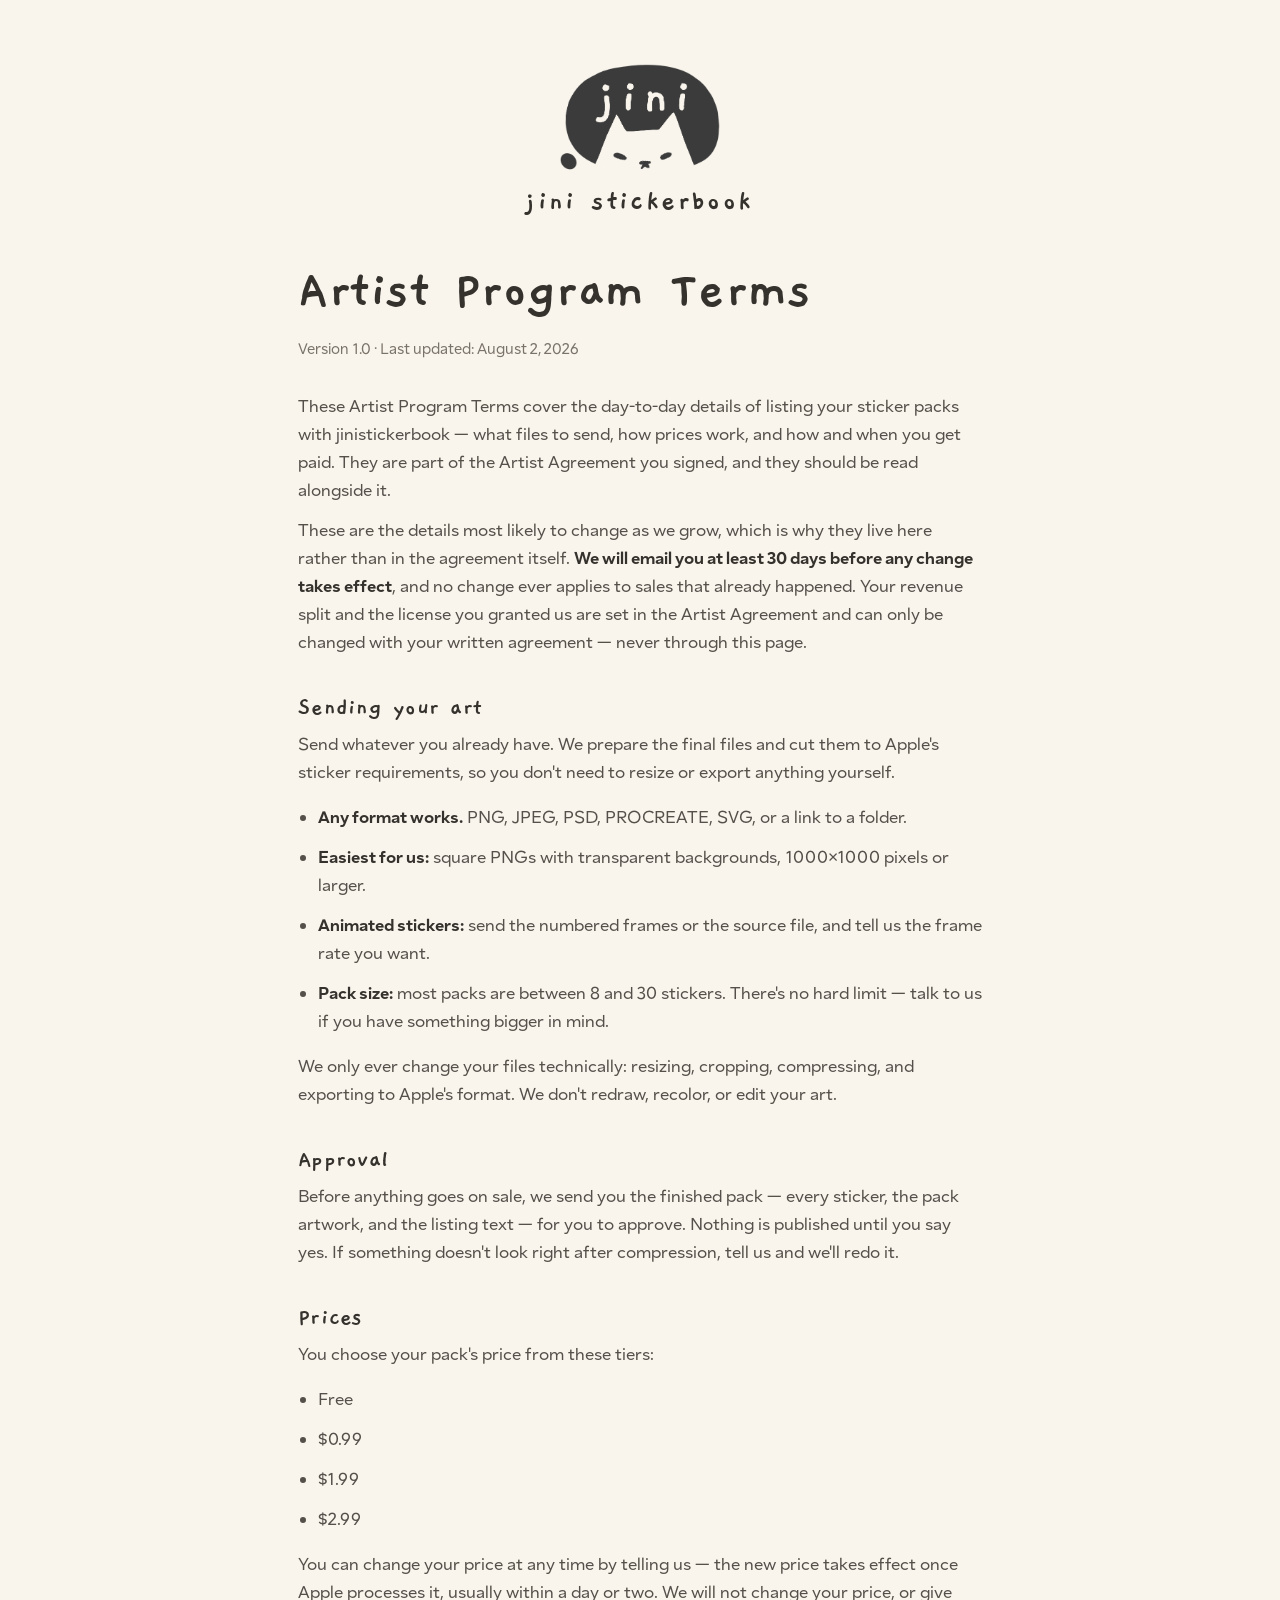
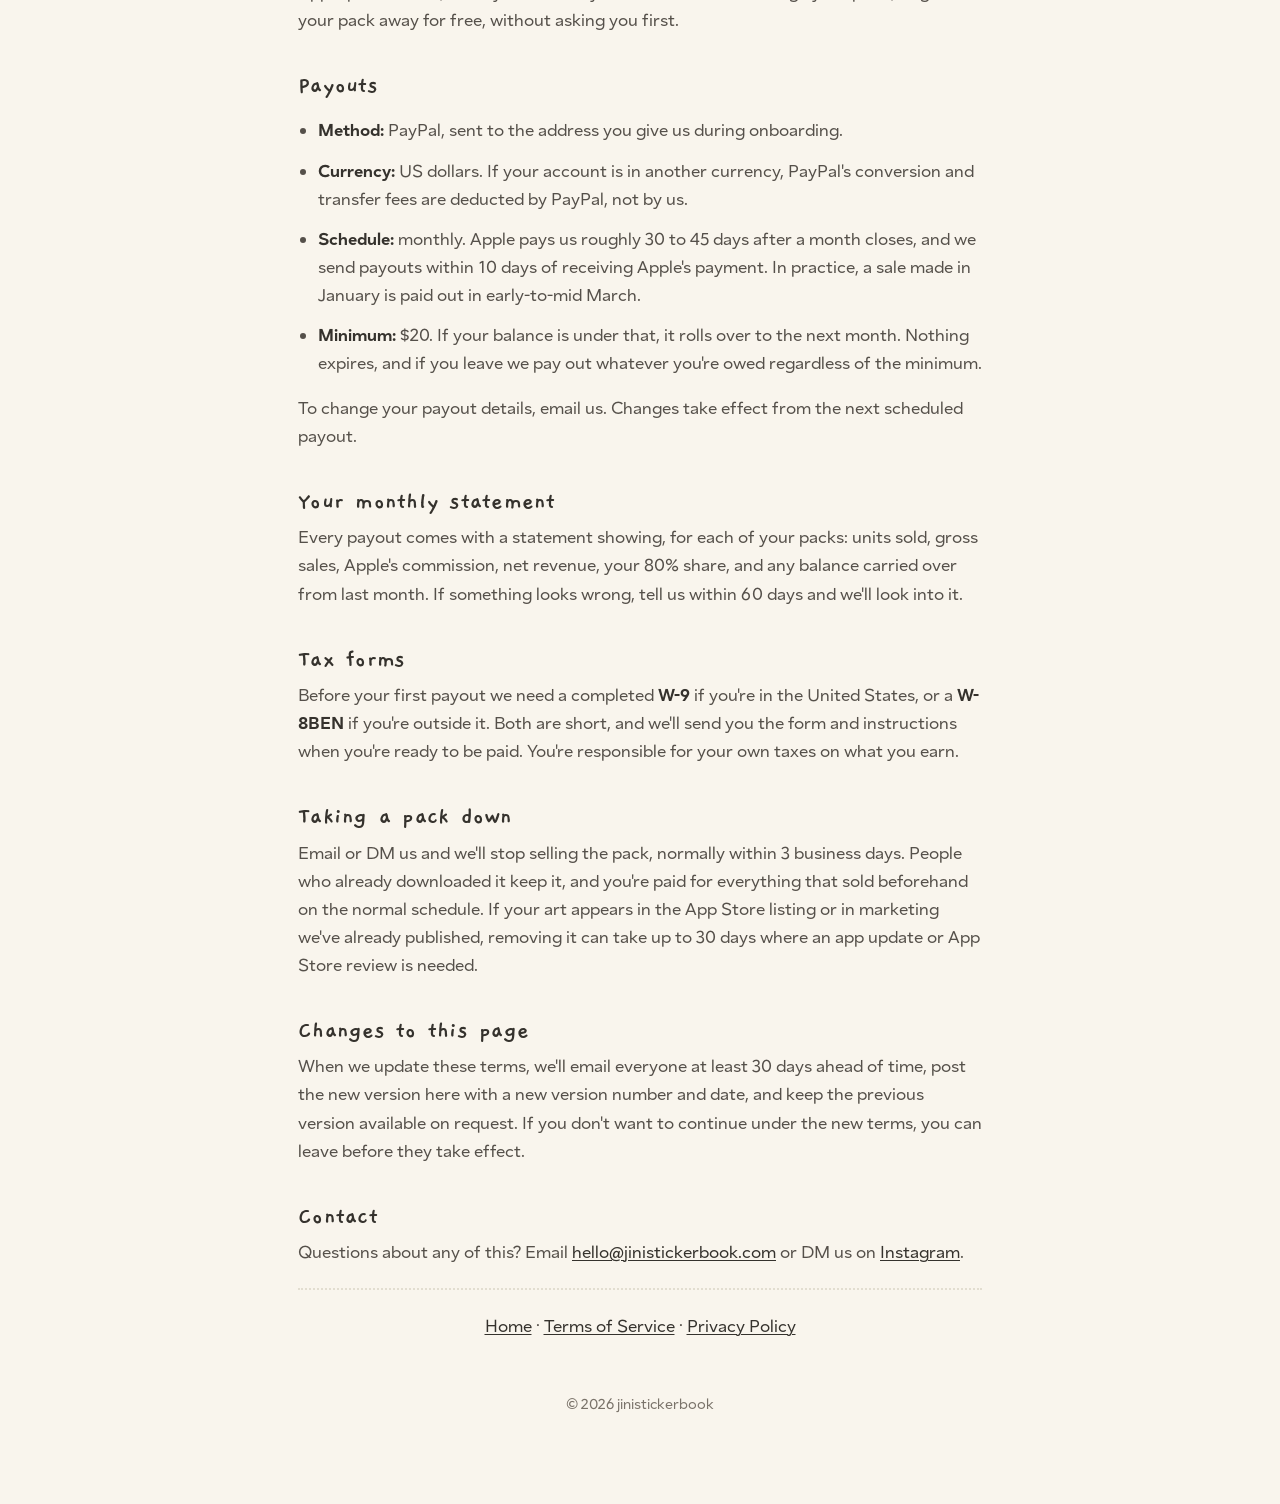
==== artist-terms.html @ 5437f531 "Add brand accent theme, rebuild hero, add artist terms page Introduce a #495C72 accent applied selec" ====
<!DOCTYPE html>
<html lang="en">
<head>
  <meta charset="UTF-8" />
  <meta name="viewport" content="width=device-width, initial-scale=1.0" />
  <title>Artist Program Terms — jinistickerbook</title>
  <link rel="icon" href="assets/favicon.png" />
  <link rel="stylesheet" href="style.css" />
</head>
<body>
  <div class="wrap">
    <header class="site">
      <a class="wordmark" href="/">
        <img src="assets/jini_logo_3.png" alt="" />
        <span>jini stickerbook</span>
      </a>
    </header>

    <h1>Artist Program Terms</h1>
    <p class="meta">Version 1.0 · Last updated: August 2, 2026</p>

    <p>These Artist Program Terms cover the day-to-day details of listing your sticker packs with
      jinistickerbook — what files to send, how prices work, and how and when you get paid. They are
      part of the Artist Agreement you signed, and they should be read alongside it.</p>

    <p>These are the details most likely to change as we grow, which is why they live here rather
      than in the agreement itself. <strong>We will email you at least 30 days before any change
      takes effect</strong>, and no change ever applies to sales that already happened. Your revenue
      split and the license you granted us are set in the Artist Agreement and can only be changed
      with your written agreement — never through this page.</p>

    <h2>Sending your art</h2>
    <p>Send whatever you already have. We prepare the final files and cut them to Apple's sticker
      requirements, so you don't need to resize or export anything yourself.</p>
    <ul>
      <li><strong>Any format works.</strong> PNG, JPEG, PSD, PROCREATE, SVG, or a link to a folder.</li>
      <li><strong>Easiest for us:</strong> square PNGs with transparent backgrounds, 1000×1000 pixels
        or larger.</li>
      <li><strong>Animated stickers:</strong> send the numbered frames or the source file, and tell
        us the frame rate you want.</li>
      <li><strong>Pack size:</strong> most packs are between 8 and 30 stickers. There's no hard
        limit — talk to us if you have something bigger in mind.</li>
    </ul>
    <p>We only ever change your files technically: resizing, cropping, compressing, and exporting to
      Apple's format. We don't redraw, recolor, or edit your art.</p>

    <h2>Approval</h2>
    <p>Before anything goes on sale, we send you the finished pack — every sticker, the pack
      artwork, and the listing text — for you to approve. Nothing is published until you say yes. If
      something doesn't look right after compression, tell us and we'll redo it.</p>

    <h2>Prices</h2>
    <p>You choose your pack's price from these tiers:</p>
    <ul>
      <li>Free</li>
      <li>$0.99</li>
      <li>$1.99</li>
      <li>$2.99</li>
    </ul>
    <p>You can change your price at any time by telling us — the new price takes effect once Apple
      processes it, usually within a day or two. We will not change your price, or give your pack
      away for free, without asking you first.</p>

    <h2>Payouts</h2>
    <ul>
      <li><strong>Method:</strong> PayPal, sent to the address you give us during onboarding.</li>
      <li><strong>Currency:</strong> US dollars. If your account is in another currency, PayPal's
        conversion and transfer fees are deducted by PayPal, not by us.</li>
      <li><strong>Schedule:</strong> monthly. Apple pays us roughly 30 to 45 days after a month
        closes, and we send payouts within 10 days of receiving Apple's payment. In practice, a
        sale made in January is paid out in early-to-mid March.</li>
      <li><strong>Minimum:</strong> $20. If your balance is under that, it rolls over to the next
        month. Nothing expires, and if you leave we pay out whatever you're owed regardless of the
        minimum.</li>
    </ul>
    <p>To change your payout details, email us. Changes take effect from the next scheduled payout.</p>

    <h2>Your monthly statement</h2>
    <p>Every payout comes with a statement showing, for each of your packs: units sold, gross sales,
      Apple's commission, net revenue, your 80% share, and any balance carried over from last month.
      If something looks wrong, tell us within 60 days and we'll look into it.</p>

    <h2>Tax forms</h2>
    <p>Before your first payout we need a completed <strong>W-9</strong> if you're in the United
      States, or a <strong>W-8BEN</strong> if you're outside it. Both are short, and we'll send you
      the form and instructions when you're ready to be paid. You're responsible for your own taxes
      on what you earn.</p>

    <h2>Taking a pack down</h2>
    <p>Email or DM us and we'll stop selling the pack, normally within 3 business days. People who
      already downloaded it keep it, and you're paid for everything that sold beforehand on the
      normal schedule. If your art appears in the App Store listing or in marketing we've already
      published, removing it can take up to 30 days where an app update or App Store review is
      needed.</p>

    <h2>Changes to this page</h2>
    <p>When we update these terms, we'll email everyone at least 30 days ahead of time, post the new
      version here with a new version number and date, and keep the previous version available on
      request. If you don't want to continue under the new terms, you can leave before they take
      effect.</p>

    <h2>Contact</h2>
    <p>Questions about any of this? Email
      <a href="mailto:hello@jinistickerbook.com">hello@jinistickerbook.com</a> or DM us on
      <a href="https://instagram.com/jini.stickerbook" target="_blank" rel="noopener">Instagram</a>.</p>

    <hr class="dotted" />
    <p class="center"><a href="/">Home</a> · <a href="terms.html">Terms of Service</a> · <a href="privacy.html">Privacy Policy</a></p>

    <footer class="site">
      <p>© <span id="year">2026</span> jinistickerbook</p>
    </footer>
  </div>
  <script>document.getElementById('year').textContent = new Date().getFullYear();</script>
</body>
</html>
---- style.css ----
/* jinistickerbook — shared styles. Palette + display type mirror the app's DesignSystem.swift. */
@import url('https://fonts.googleapis.com/css2?family=Gaegu:wght@300;400;700&display=swap');

/* Phren Sans, self-hosted. Only the three weights the site uses. */
@font-face {
  font-family: 'Phren Sans';
  src: url('assets/fonts/PhrenSans-Rg.woff2') format('woff2');
  font-weight: 400;
  font-style: normal;
  font-display: swap;
}

@font-face {
  font-family: 'Phren Sans';
  src: url('assets/fonts/PhrenSans-Md.woff2') format('woff2');
  font-weight: 500;
  font-style: normal;
  font-display: swap;
}

@font-face {
  font-family: 'Phren Sans';
  src: url('assets/fonts/PhrenSans-Sm.woff2') format('woff2');
  font-weight: 600;
  font-style: normal;
  font-display: swap;
}

:root {
  /* Surfaces, pulled from DesignSystem.swift. */
  --paper: #F9F5ED;
  --card: #FFFEF9;

  /* Text ink. Warm grays rather than neutral: the paper is a cream, and a
     pure-neutral gray reads faintly cold against it. These carry the same
     undertone, so the type sits in the page instead of on top of it. */
  --ink: #55504A;         /* body copy */
  --ink-strong: #35322D;  /* headings, and the darker step under body */
  --ink-soft: #7A736A;    /* muted captions, nav, footer */
  --ink-faint: #9A9289;   /* bullets, step numbers, de-emphasised labels */
  --line: #E2DDD0;
  /* Pressed/hover state of a filled button, and the tint of the screenshot shadow. */
  --ink-press: #211F1C;
  --shadow-rgb: 85, 80, 74;

  --display: 'Gaegu', 'Bradley Hand', cursive;
  --sans: 'Phren Sans', -apple-system, BlinkMacSystemFont, 'Segoe UI', Roboto, Helvetica, Arial, sans-serif;

  --max-width: 720px;   /* legal pages */
  --container: 1020px;  /* landing page */
}

/* Brand accent — #495C72, opted into per page.
   Deliberately NOT applied to body copy or headings. This page is a document
   people read at length, and neutral text reads better than tinted text; the
   blue is worth more as punctuation than as the colour of everything. It lands
   on the logo, links, buttons, eyebrows and step markers — small, structural,
   repeated — so it signals "brand" and points at the CTAs instead of becoming
   the page's default tone. */
.theme-ink {
  --accent: #495C72;        /* brand blue */
  --accent-soft: #54667B;   /* lighter step, for link hover */
  --accent-press: #3B4C60;  /* darker step, for filled-button hover */
}

/* Where the accent is allowed to land. Everything not listed here stays gray. */

/* Links — the blue marks them as interactive, which gray underlines do weakly. */
.theme-ink a { color: var(--accent); }
.theme-ink a:hover { color: var(--accent-soft); }
.theme-ink :focus-visible { outline-color: var(--accent); }

/* Section eyebrows (ABOUT / TERMS / FAQ). Small, repeated, structural — they
   read as brand marking the page's divisions rather than as coloured text. */
.theme-ink .eyebrow { color: var(--accent); }

/* Buttons: the primary CTA is the one thing on the page that should pull the
   eye, so it carries the brand colour as a solid fill. */
.theme-ink .btn {
  border-color: var(--accent);
  color: var(--accent);
}

.theme-ink .btn:hover {
  background: var(--accent);
  border-color: var(--accent);
  color: var(--card);
}

.theme-ink .btn--primary {
  background: var(--accent);
  border-color: var(--accent);
  color: var(--card);
}

.theme-ink .btn--primary:hover {
  background: var(--accent-press);
  border-color: var(--accent-press);
  color: var(--card);
}

/* Numbered step markers — the circles, not the text beside them. */
.theme-ink .steps li::before {
  border-color: var(--accent);
  color: var(--accent);
}

/* The 80/20 split bar, the page's one piece of data viz. */
.theme-ink .split__bar { border-color: var(--accent); }
.theme-ink .split__bar i:first-child { background: var(--accent); }
.theme-ink .split__you { color: var(--accent); }

/* Hero brand name — matches the ink mark above it. */
.theme-ink .hero h1 { color: var(--accent); }

/* The hand-drawn rule under the title, in the same ink as the wordmark. */
.theme-ink .hero__rule { color: var(--accent); }

* { box-sizing: border-box; }

html {
  -webkit-text-size-adjust: 100%;
  scroll-behavior: smooth;
  scroll-padding-top: 90px;
}

@media (prefers-reduced-motion: reduce) {
  html { scroll-behavior: auto; }
}

body {
  margin: 0;
  background: var(--paper);
  color: var(--ink);
  font-family: var(--sans);
  font-size: 17px;
  line-height: 1.65;
  -webkit-font-smoothing: antialiased;
}

::selection { background: var(--ink-strong); color: var(--card); }

/* ---------- Type ---------- */

h1, h2, h3, .display {
  font-family: var(--display);
  color: var(--ink-strong);
  font-weight: 700;
  letter-spacing: 0.01em;
}

h1 {
  font-size: clamp(38px, 5.4vw, 56px);
  line-height: 1.04;
  margin: 0 0 18px;
}

h2 {
  font-size: clamp(28px, 4vw, 36px);
  line-height: 1.1;
  margin: 0;
}

h3 {
  font-size: 21px;
  line-height: 1.2;
  margin: 0 0 5px;
}

p, li { margin: 0 0 12px; }
p:last-child, li:last-child { margin-bottom: 0; }
ul { padding-left: 20px; }
strong { color: var(--ink-strong); font-weight: 600; }

a {
  color: var(--ink-strong);
  text-decoration-thickness: 1px;
  text-underline-offset: 2px;
}

a:hover { color: var(--ink-soft); }

:focus-visible {
  outline: 2.5px solid var(--ink-strong);
  outline-offset: 3px;
  border-radius: 4px;
}

.eyebrow {
  font-family: var(--sans);
  font-size: 12px;
  font-weight: 650;
  letter-spacing: 0.14em;
  text-transform: uppercase;
  color: var(--ink-soft);
  margin: 0 0 12px;
}

.lede {
  font-size: clamp(18px, 2vw, 20px);
  line-height: 1.55;
  max-width: 46ch;
}

/* Starts a second block inside one section — enough air to read as its own
   beat, but less than the gap between two full sections. */
.eyebrow--restart { margin-top: clamp(48px, 6vw, 76px); }

.prose { max-width: 62ch; }
.prose p + p { margin-top: 14px; }
h2 + .prose { margin-top: 18px; }
.prose-center { margin-left: auto; margin-right: auto; }

/* Stacked reasons under "Why list with us" — heading above, line below. */
.reasons {
  margin: 28px 0 0;
  max-width: 42ch;
}

.reasons > div + div { margin-top: 22px; }

.reasons dt {
  font-family: var(--sans);
  font-size: clamp(18px, 2.1vw, 20px);
  font-weight: 600;
  color: var(--ink-strong);
  line-height: 1.25;
  margin: 0 0 4px;
}

.reasons dd {
  margin: 0;
  font-size: 16px;
  line-height: 1.5;
}

/* ---------- Layout ---------- */

.container {
  width: min(var(--container), 100% - 40px);
  margin-inline: auto;
}

/* Same gutters as .container, so every section shares one left edge —
   the column inside is what narrows. */
.container--narrow > * { max-width: 700px; }

.section { padding: clamp(60px, 8vw, 100px) 0; }
.section--tight { padding: clamp(44px, 5vw, 68px) 0; }

/* Alternating band, one shade lighter than the page. */
.band {
  background: var(--card);
  border-top: 1px solid var(--line);
  border-bottom: 1px solid var(--line);
}

.section-head { margin-bottom: clamp(28px, 4vw, 44px); }

/* For heads that sit directly above a hairline-ruled list. */
.section-head--flush { margin-bottom: clamp(10px, 1.5vw, 18px); }

/* Dotted divider, echoes DottedDivider in the app. */
.dotted {
  border: none;
  border-top: 2.25px dotted var(--line);
  margin: 22px 0;
}

/* ---------- Site header ---------- */

.topbar {
  position: sticky;
  top: 0;
  z-index: 50;
  background: rgba(249, 245, 237, 0.82);
  backdrop-filter: saturate(180%) blur(14px);
  -webkit-backdrop-filter: saturate(180%) blur(14px);
  border-bottom: 1px solid transparent;
  transition: border-color 0.25s ease;
}

.topbar.is-stuck { border-bottom-color: var(--line); }

.topbar__inner {
  display: flex;
  align-items: center;
  justify-content: flex-end;   /* nav + CTA sit right; the brand lockup that
                                  used to hold the left edge is gone */
  gap: 20px;
  padding: 11px 0;
}


.topbar__nav {
  display: flex;
  align-items: center;
  gap: 26px;
  font-size: 15px;
}

.topbar__nav a { color: var(--ink-soft); text-decoration: none; }
.topbar__nav a:hover { color: var(--ink-strong); }

@media (max-width: 720px) {
  .topbar__nav { display: none; }
}

/* ---------- Buttons ---------- */

.btn {
  display: inline-flex;
  align-items: center;
  justify-content: center;
  gap: 9px;
  font-family: var(--sans);
  font-size: 16px;
  font-weight: 600;
  line-height: 1;
  text-decoration: none;
  padding: 14px 22px;
  border: 1.5px solid var(--ink-strong);
  border-radius: 12px;
  background: transparent;
  color: var(--ink-strong);
  transition: background 0.16s ease, color 0.16s ease, border-color 0.16s ease;
}

.btn:hover {
  background: var(--ink-strong);
  border-color: var(--ink-strong);
  color: var(--card);
}

.btn--primary {
  background: var(--ink-strong);
  border-color: var(--ink-strong);
  color: var(--card);
}

.btn--primary:hover {
  background: var(--ink-press);
  border-color: var(--ink-press);
  color: var(--card);
}

.btn--sm { padding: 9px 15px; font-size: 14.5px; border-radius: 10px; }
.btn--lg { padding: 16px 28px; }

.btn-row { display: flex; flex-wrap: wrap; gap: 12px; align-items: center; }
.btn-row--center { justify-content: center; }

@media (max-width: 460px) {
  .btn-row { display: grid; gap: 10px; }
  .btn-row .btn { width: 100%; }
}

/* ---------- App Store icon ---------- */

.store-badge {
  display: inline-block;
  line-height: 0;
}

.store-badge img {
  height: 52px;
  width: 52px;
  display: block;
}

.cta-row {
  display: flex;
  flex-wrap: wrap;
  align-items: center;
  gap: 13px 16px;
}

.cta-row .btn { padding: 16px 22px; }

/* Keep the badge at its native size, so the secondary CTA shouldn't stretch either. */
@media (max-width: 460px) {
  .cta-row { display: grid; justify-items: center; gap: 14px; }
  .cta-row .btn { width: auto; }
}

/* ---------- Hero ---------- */

.hero { padding: clamp(52px, 8vw, 96px) 0 clamp(56px, 7vw, 88px); }

.hero__inner { text-align: center; }

/* Mark above the wordmark at every width. Stacked reads as a lockup — the mark
   gets the full column and can carry real size, rather than being capped by the
   height of the headline sitting next to it. */
.hero__title {
  display: flex;
  flex-direction: column;
  flex-wrap: nowrap;
  align-items: center;
  justify-content: center;
  gap: clamp(24px, 2.6vw, 34px);
  margin-bottom: 20px;
}

/* The transparent mark, not the packed app icon — it sits directly on the
   paper, so it keeps its own proportions rather than filling a square. */
.hero__icon {
  flex: none;
  width: clamp(150px, 15vw, 200px);
  height: auto;
  display: block;
}

/* Stacked, the headline has the full column, so it can run larger than it could
   side by side without crowding the mark above it. */
.hero h1 { font-size: clamp(46px, 6.4vw, 72px); margin: 0; }
.hero .lede { margin: 0 auto 32px; }
.hero .cta-row { justify-content: center; }

/* Sits under the mark + wordmark in place of a lede. Sized to roughly the width
   of that pair rather than the full container, so it reads as underlining the
   title instead of dividing the page. A fixed width, deliberately: the rule is a
   piece of punctuation, so it holds one size at every viewport instead of
   tracking vw. max-width keeps it inside the gutters on a very narrow screen. */
.hero__rule {
  display: block;
  width: 280px;
  max-width: 100%;
  height: 6px;
  margin: 0 auto 34px;
  /* Ink comes from the theme block, alongside the wordmark's colour;
     this is the untinted fallback for a page without .theme-ink. */
  color: var(--ink-faint);
  overflow: visible;
}

/* The lockup is stacked at every width, so this only retunes the vw-based sizes
   for a narrower column — the layout itself no longer changes here. The vw
   coefficients are picked to meet the desktop values at 760px, so nothing jumps
   as the breakpoint is crossed. */
@media (max-width: 760px) {
  .hero__title { gap: clamp(24px, 5vw, 36px); }

  /* Holds at the size the desktop rule hands over at 760px, so the mark stays
     the anchor of the lockup as the column narrows rather than tracking vw down
     into a stamp. The 480px block takes over once that crowds the gutters. */
  .hero__icon { width: 150px; }

  .hero h1 { font-size: clamp(46px, 6.4vw, 62px); }
}

/* On a phone the mark shrinks further — the headline is the thing that should
   carry the hero, and a mark much past this starts eating the fold. */
@media (max-width: 480px) {
  .hero__icon { width: min(150px, 40vw); }
  /* No lower bound: "jini stickerbook" is a long string in a display face, and a
     floor here would push it past the gutters on a 320px screen. Capped at 46px
     to meet the value the wider rule hands over at 480px. */
  .hero h1 { font-size: min(12.5vw, 46px); }
}

/* ---------- Screenshot / video frames (plain rectangles) ---------- */

/* The app's own background is --paper, so a screenshot would otherwise
   dissolve into the page. The hairline defines the edge; the shadow keeps
   it from reading as flat paste-up. */
.shot {
  width: 100%;
  max-width: 290px;
  aspect-ratio: 9 / 19.5;
  border: 1px solid var(--ink);
  border-radius: 14px;
  overflow: hidden;
  background: var(--card);
  box-shadow: 0 8px 24px rgba(var(--shadow-rgb), 0.06);
}

.shot img,
.shot video {
  width: 100%;
  height: 100%;
  object-fit: cover;
  display: block;
}

/* ---------- Feature rows (copy one side, screenshot the other) ---------- */

.features {
  list-style: none;
  margin: 0;
  padding: 0;
}

.feature {
  margin: 0;
  padding: clamp(36px, 5vw, 60px) 0;
  border-top: 1px solid var(--line);
  display: grid;
  gap: clamp(28px, 4vw, 44px);
  align-items: center;
}

.feature:last-child { border-bottom: 1px solid var(--line); }

.feature__num {
  display: block;
  font-size: 12px;
  font-weight: 650;
  letter-spacing: 0.14em;
  color: var(--ink-faint);
  margin-bottom: 14px;
}

.feature__copy h3 {
  font-size: clamp(24px, 2.8vw, 30px);
  line-height: 1.14;
  margin-bottom: 12px;
}

.feature__copy p {
  font-size: 16px;
  line-height: 1.65;
  max-width: 46ch;
}

/* Width lives on the grid item, so .shot's percentage width has something
   definite to resolve against. */
.feature__media {
  justify-self: center;
  width: 100%;
  max-width: 252px;
}

.feature__media .shot { max-width: none; }

@media (min-width: 820px) {
  .feature { grid-template-columns: minmax(0, 1fr) minmax(0, 330px); column-gap: clamp(40px, 5vw, 72px); }

  /* Even rows mirror, so the screenshots zig-zag down the page. */
  .feature--flip { grid-template-columns: minmax(0, 330px) minmax(0, 1fr); }
  .feature--flip .feature__media { grid-column: 1; grid-row: 1; }
  .feature--flip .feature__copy { grid-column: 2; grid-row: 1; }
}

/* ---------- The deal ---------- */

.deal { display: grid; gap: clamp(30px, 4vw, 40px); align-items: center; }

@media (min-width: 840px) {
  .deal { grid-template-columns: minmax(0, 0.8fr) minmax(0, 1.2fr); column-gap: clamp(40px, 6vw, 72px); }
}

.split__figures {
  display: flex;
  align-items: baseline;
  gap: 12px;
  font-family: var(--display);
  font-weight: 700;
  line-height: 1;
}

.split__you { font-size: clamp(62px, 9vw, 92px); color: var(--ink-strong); }
.split__slash { font-size: clamp(28px, 4.5vw, 40px); color: var(--line); }
.split__us { font-size: clamp(32px, 5.5vw, 48px); color: var(--ink-faint); }

.split__bar {
  display: flex;
  height: 12px;
  max-width: 340px;
  border: 1.5px solid var(--ink-strong);
  border-radius: 999px;
  overflow: hidden;
  margin: 22px 0 12px;
}

.split__bar i { display: block; }
.split__bar i:first-child { flex: 80; background: var(--ink); }
.split__bar i:last-child {
  flex: 20;
  background: repeating-linear-gradient(-45deg, var(--line) 0 4px, var(--card) 4px 8px);
}

.split__legend {
  display: flex;
  justify-content: space-between;
  gap: 12px;
  max-width: 340px;
  font-size: 14px;
  color: var(--ink-soft);
}

.split__legend b { color: var(--ink-strong); font-weight: 600; }

/* ---------- Terms list ---------- */

.termlist { margin: clamp(40px, 5vw, 60px) 0 0; }

.termlist > div {
  display: grid;
  gap: 2px 32px;
  padding: 15px 0;
  border-top: 1px solid var(--line);
}

.termlist > div:last-child { border-bottom: 1px solid var(--line); }

@media (min-width: 620px) {
  .termlist > div { grid-template-columns: 210px minmax(0, 1fr); align-items: baseline; }
}

.termlist dt {
  font-family: var(--display);
  font-size: 20px;
  font-weight: 700;
  color: var(--ink-strong);
  line-height: 1.25;
}

.termlist dd { margin: 0; font-size: 15.5px; line-height: 1.55; }

/* ---------- Steps ---------- */

.steps {
  list-style: none;
  counter-reset: step;
  padding: 0;
  margin: 0;
}

.steps li {
  counter-increment: step;
  position: relative;
  padding: 0 0 26px 50px;
  margin: 0;
}

.steps li::before {
  content: counter(step);
  position: absolute;
  left: 0;
  top: -1px;
  width: 32px;
  height: 32px;
  border-radius: 50%;
  border: 1.5px solid var(--ink-strong);
  font-family: var(--display);
  font-size: 18px;
  font-weight: 700;
  color: var(--ink-strong);
  display: flex;
  align-items: center;
  justify-content: center;
}

.steps li::after {
  content: '';
  position: absolute;
  left: 15px;
  top: 38px;
  bottom: 4px;
  border-left: 2.25px dotted var(--line);
}

.steps li:last-child { padding-bottom: 0; }
.steps li:last-child::after { display: none; }

.steps p { font-size: 15.5px; }

/* Plain-spoken aside under a section. */
.note {
  margin: clamp(30px, 4vw, 44px) 0 0;
  padding-top: 22px;
  border-top: 1px solid var(--line);
  font-size: 14.5px;
  line-height: 1.6;
  color: var(--ink-soft);
}

/* ---------- FAQ ---------- */

.faq details { border-bottom: 1px solid var(--line); }
.faq details:first-of-type { border-top: 1px solid var(--line); }

.faq summary {
  display: flex;
  align-items: flex-start;
  justify-content: space-between;
  gap: 18px;
  padding: 18px 2px;
  cursor: pointer;
  list-style: none;
  font-family: var(--display);
  font-size: 20px;
  font-weight: 700;
  color: var(--ink-strong);
  line-height: 1.25;
}

.faq summary::-webkit-details-marker { display: none; }

.faq summary::after {
  content: '';
  flex: none;
  width: 12px;
  height: 12px;
  margin-top: 7px;
  background:
    linear-gradient(var(--ink-soft), var(--ink-soft)) center/12px 1.5px no-repeat,
    linear-gradient(var(--ink-soft), var(--ink-soft)) center/1.5px 12px no-repeat;
  transition: transform 0.2s ease;
}

.faq details[open] summary::after {
  background: linear-gradient(var(--ink-soft), var(--ink-soft)) center/12px 1.5px no-repeat;
  transform: rotate(180deg);
}

.faq summary:hover { color: var(--ink); }

.faq__body {
  padding: 0 38px 20px 2px;
  font-size: 15.5px;
  line-height: 1.65;
}

/* ---------- Apply ---------- */

.apply { text-align: center; }
.apply h2 { margin-bottom: 12px; }
.apply .lede { margin-bottom: 26px; }

/* ---------- Footer ---------- */

.footer {
  border-top: 1px solid var(--line);
  padding: 32px 0 40px;
  font-size: 14.5px;
  color: var(--ink-soft);
}

.footer__inner {
  display: flex;
  flex-wrap: wrap;
  gap: 10px 26px;
  align-items: center;
  justify-content: space-between;
}

.footer p { margin: 0; }
.footer a { color: var(--ink-soft); }
.footer a:hover { color: var(--ink-strong); }
.footer nav { display: flex; flex-wrap: wrap; gap: 8px 18px; }

.footer__legal {
  margin-top: 20px;
  font-size: 12.5px;
  line-height: 1.5;
  color: var(--ink-faint);
}

/* ---------- Scroll reveal ----------
   .reveal animates as one block. [data-stagger] animates its direct children
   in sequence; the step between them is set per group in the page script.
   Distance, duration and direction are tunable through the --rev-* properties,
   which inherit down into a section. */

.reveal,
[data-stagger] > * {
  opacity: 0;
  transform: translate3d(var(--rev-x, 0px), var(--rev-y, 14px), 0);
  transition:
    opacity var(--rev-dur, 0.6s) cubic-bezier(0.22, 1, 0.36, 1),
    transform var(--rev-dur, 0.6s) cubic-bezier(0.22, 1, 0.36, 1);
}

.reveal.is-in,
[data-stagger] > .is-in { opacity: 1; transform: none; }

/* The screenshot showcase travels furthest — it's the one section where the
   motion is part of the point. */
#proof {
  --rev-y: 38px;
  --rev-dur: 0.85s;
}

/* The text sections sit between that and the quiet hero default. */
#how,
#deal,
#faq,
#apply {
  --rev-y: 22px;
  --rev-dur: 0.7s;
}

/* Screenshots come in sideways, from the outer edge of their own column. */
@media (min-width: 820px) {
  .feature__media { --rev-x: 52px; --rev-y: 0px; }
  .feature--flip .feature__media { --rev-x: -52px; }
}

/* ---------- Hero entrance ---------- */

@keyframes rise-in {
  from { opacity: 0; transform: translateY(14px); }
}

@keyframes fade-in {
  from { opacity: 0; }
}

@media (prefers-reduced-motion: no-preference) {
  .hero__icon,
  .hero h1,
  .hero__rule,
  .hero .cta-row {
    animation: rise-in 0.7s cubic-bezier(0.22, 1, 0.36, 1) backwards;
  }

  .hero__icon { animation-delay: 0.06s; }
  .hero h1 { animation-delay: 0.16s; }
  .hero__rule { animation-delay: 0.26s; }
  .hero .cta-row { animation-delay: 0.34s; }

  .faq details[open] .faq__body { animation: fade-in 0.3s ease; }
}

@media (prefers-reduced-motion: reduce) {
  .reveal,
  [data-stagger] > * { opacity: 1; transform: none; transition: none; }
  .btn { transition: none; }
}

/* ---------- Legal pages (privacy.html, terms.html) ---------- */

.wrap {
  max-width: var(--max-width);
  margin: 0 auto;
  padding: 48px 18px 80px;
}

.wordmark {
  display: inline-flex;
  flex-direction: column;
  align-items: center;
  gap: 12px;
  font-family: var(--display);
  font-weight: 700;
  font-size: 30px;
  line-height: 1.05;
  letter-spacing: 0.08em;
  text-decoration: none;
  color: var(--ink-strong);
}

.wordmark img {
  width: 160px;
  max-width: 55vw;
  height: auto;
  display: block;
}

header.site { text-align: center; padding: 16px 0 44px; }

.wrap h2 { font-size: 25px; margin: 38px 0 8px; }
.wrap h3 { font-size: 20px; margin: 26px 0 4px; }

.meta { font-size: 15px; color: var(--ink-soft); margin-bottom: 30px; }
.center { text-align: center; }

footer.site {
  text-align: center;
  font-size: 14.5px;
  color: var(--ink-soft);
  padding: 40px 0 8px;
}

footer.site a { color: var(--ink-soft); }
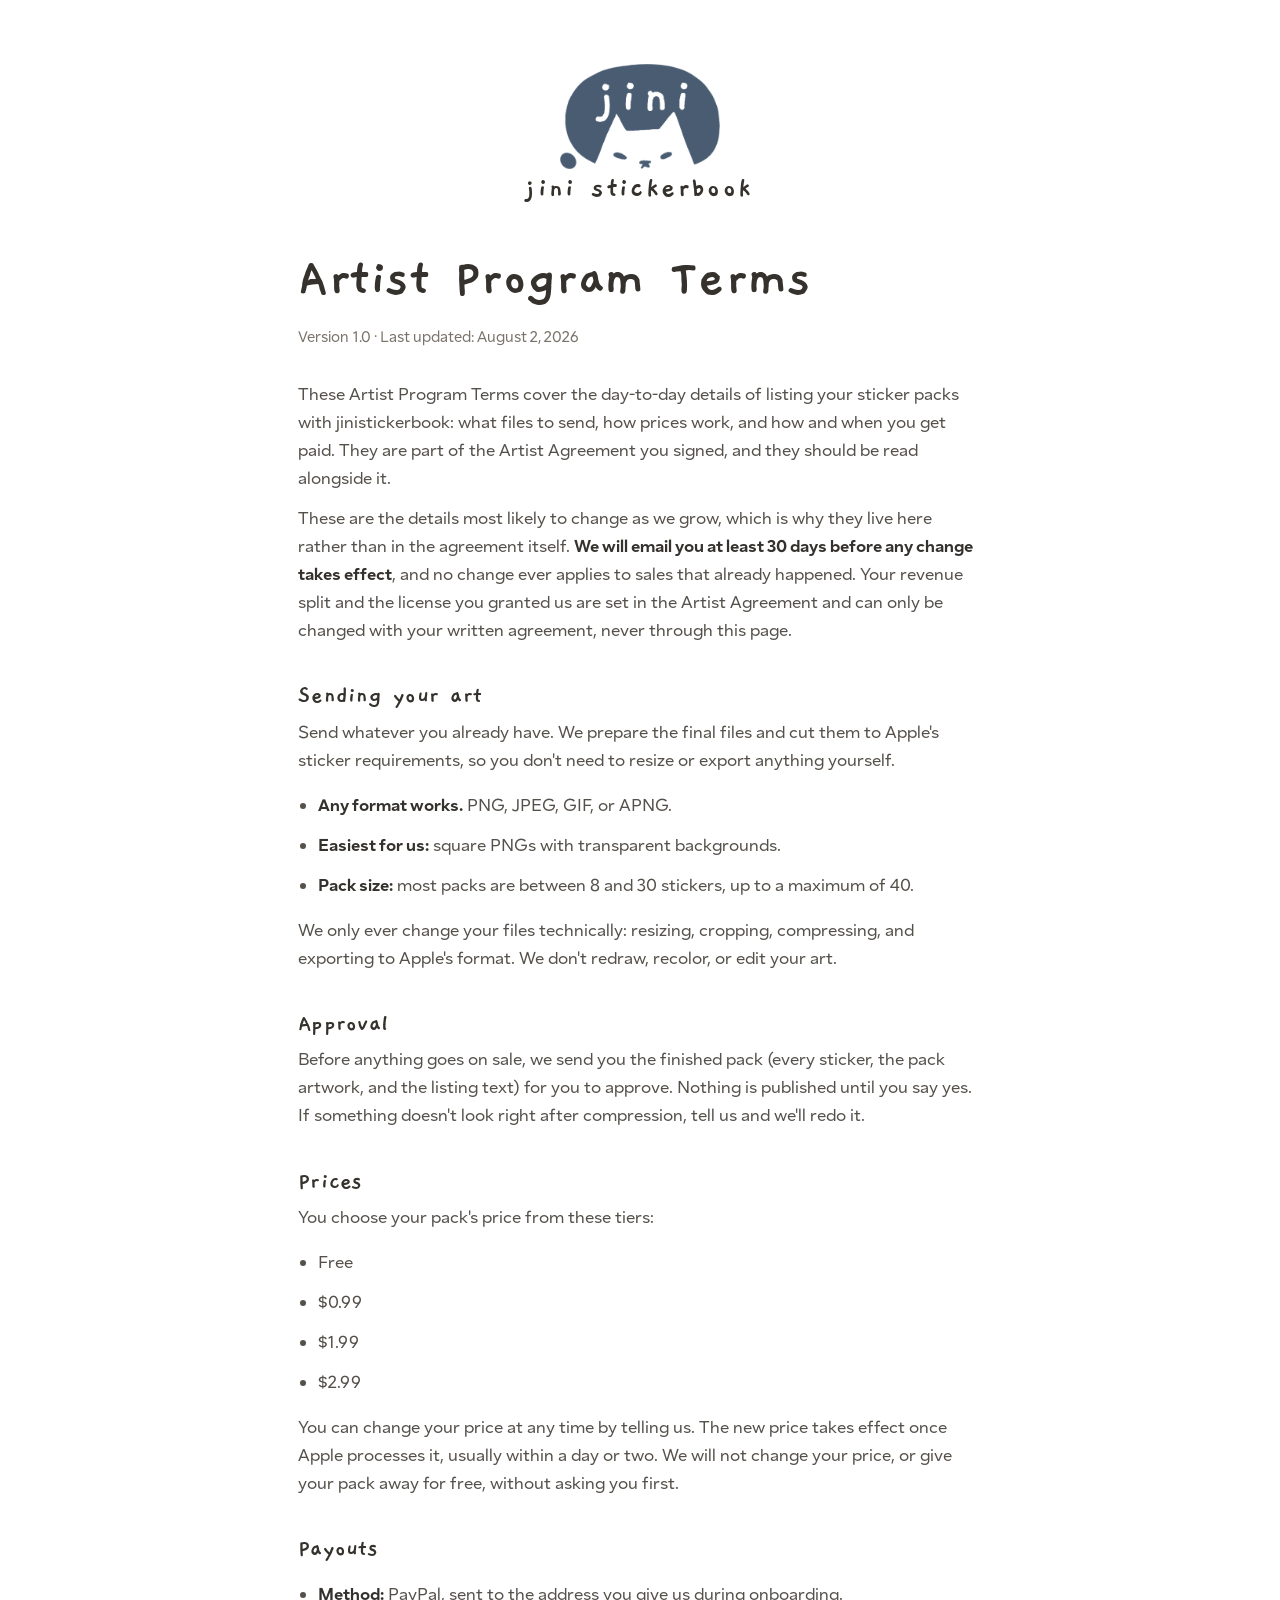
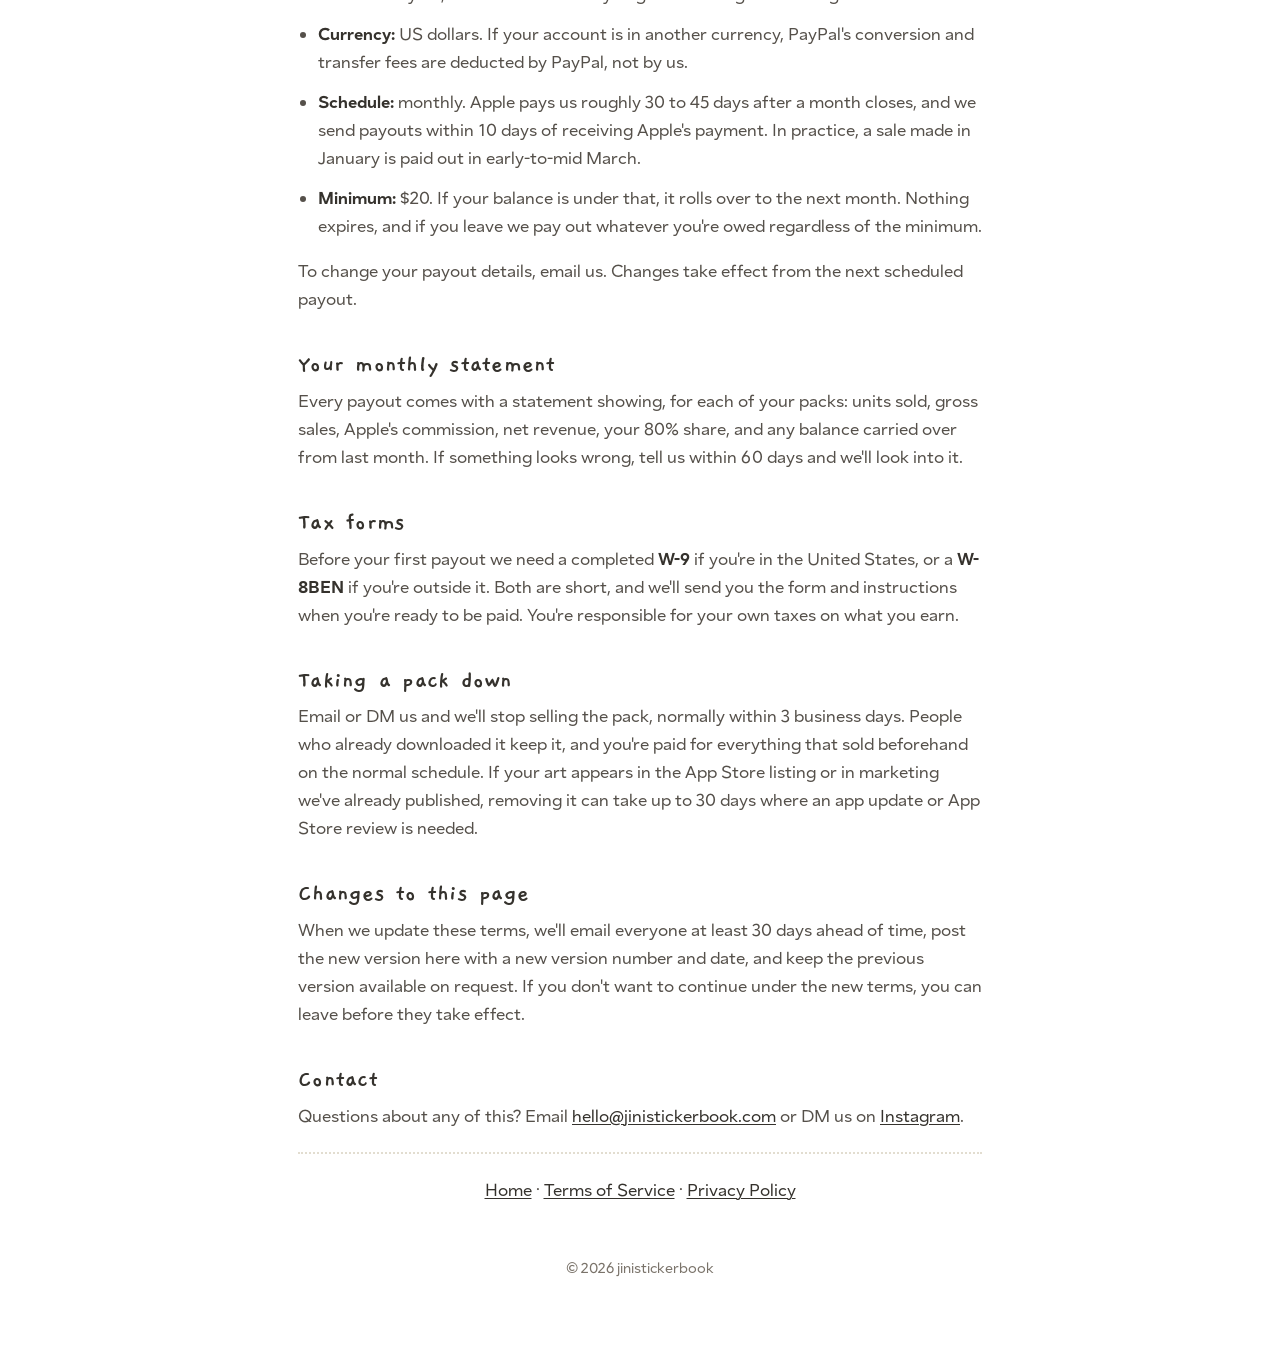
==== commit 03901377: "Refresh the legal pages and cover the keyboard in the terms Put the legal pages on plain white, swap" ====
--- a/artist-terms.html
+++ b/artist-terms.html
@@ -3,15 +3,15 @@
 <head>
   <meta charset="UTF-8" />
   <meta name="viewport" content="width=device-width, initial-scale=1.0" />
-  <title>Artist Program Terms — jinistickerbook</title>
+  <title>Artist Program Terms | jinistickerbook</title>
   <link rel="icon" href="assets/favicon.png" />
   <link rel="stylesheet" href="style.css" />
 </head>
-<body>
+<body class="page-legal">
   <div class="wrap">
     <header class="site">
       <a class="wordmark" href="/">
-        <img src="assets/jini_logo_3.png" alt="" />
+        <img src="assets/light-mark.png" alt="" />
         <span>jini stickerbook</span>
       </a>
     </header>
@@ -20,33 +20,30 @@
     <p class="meta">Version 1.0 · Last updated: August 2, 2026</p>
 
     <p>These Artist Program Terms cover the day-to-day details of listing your sticker packs with
-      jinistickerbook — what files to send, how prices work, and how and when you get paid. They are
+      jinistickerbook: what files to send, how prices work, and how and when you get paid. They are
       part of the Artist Agreement you signed, and they should be read alongside it.</p>
 
     <p>These are the details most likely to change as we grow, which is why they live here rather
       than in the agreement itself. <strong>We will email you at least 30 days before any change
       takes effect</strong>, and no change ever applies to sales that already happened. Your revenue
       split and the license you granted us are set in the Artist Agreement and can only be changed
-      with your written agreement — never through this page.</p>
+      with your written agreement, never through this page.</p>
 
     <h2>Sending your art</h2>
     <p>Send whatever you already have. We prepare the final files and cut them to Apple's sticker
       requirements, so you don't need to resize or export anything yourself.</p>
     <ul>
-      <li><strong>Any format works.</strong> PNG, JPEG, PSD, PROCREATE, SVG, or a link to a folder.</li>
-      <li><strong>Easiest for us:</strong> square PNGs with transparent backgrounds, 1000×1000 pixels
-        or larger.</li>
-      <li><strong>Animated stickers:</strong> send the numbered frames or the source file, and tell
-        us the frame rate you want.</li>
-      <li><strong>Pack size:</strong> most packs are between 8 and 30 stickers. There's no hard
-        limit — talk to us if you have something bigger in mind.</li>
+      <li><strong>Any format works.</strong> PNG, JPEG, GIF, or APNG.</li>
+      <li><strong>Easiest for us:</strong> square PNGs with transparent backgrounds.</li>
+      <li><strong>Pack size:</strong> most packs are between 8 and 30 stickers, up to a maximum of
+        40.</li>
     </ul>
     <p>We only ever change your files technically: resizing, cropping, compressing, and exporting to
       Apple's format. We don't redraw, recolor, or edit your art.</p>
 
     <h2>Approval</h2>
-    <p>Before anything goes on sale, we send you the finished pack — every sticker, the pack
-      artwork, and the listing text — for you to approve. Nothing is published until you say yes. If
+    <p>Before anything goes on sale, we send you the finished pack (every sticker, the pack
+      artwork, and the listing text) for you to approve. Nothing is published until you say yes. If
       something doesn't look right after compression, tell us and we'll redo it.</p>
 
     <h2>Prices</h2>
@@ -57,7 +54,7 @@
       <li>$1.99</li>
       <li>$2.99</li>
     </ul>
-    <p>You can change your price at any time by telling us — the new price takes effect once Apple
+    <p>You can change your price at any time by telling us. The new price takes effect once Apple
       processes it, usually within a day or two. We will not change your price, or give your pack
       away for free, without asking you first.</p>
 
--- a/style.css
+++ b/style.css
@@ -28,7 +28,7 @@
 
 :root {
   /* Surfaces, pulled from DesignSystem.swift. */
-  --paper: #F9F5ED;
+  --paper: #FBF8F2;
   --card: #FFFEF9;
 
   /* Text ink. Warm grays rather than neutral: the paper is a cream, and a
@@ -41,6 +41,10 @@
   --line: #E2DDD0;
   /* Pressed/hover state of a filled button, and the tint of the screenshot shadow. */
   --ink-press: #211F1C;
+
+  /* The hero lockup's slate, matching the jini_logo_3_ink_51555A asset. Sits
+     outside the ink scale on purpose — it's the logo's colour, not a text step. */
+  --brand-slate: #51555A;
   --shadow-rgb: 85, 80, 74;
 
   --display: 'Gaegu', 'Bradley Hand', cursive;
@@ -54,9 +58,13 @@
    Deliberately NOT applied to body copy or headings. This page is a document
    people read at length, and neutral text reads better than tinted text; the
    blue is worth more as punctuation than as the colour of everything. It lands
-   on the logo, links, buttons, eyebrows and step markers — small, structural,
-   repeated — so it signals "brand" and points at the CTAs instead of becoming
-   the page's default tone. */
+   on links, buttons, eyebrows and step markers — small, structural, repeated —
+   so it signals "brand" and points at the CTAs instead of becoming the page's
+   default tone.
+
+   The hero lockup is the one deliberate exception: the mark and the wordmark
+   stay slate (#51555A), so the top of the page reads as ink and the blue is
+   reserved for the things you can act on. */
 .theme-ink {
   --accent: #495C72;        /* brand blue */
   --accent-soft: #54667B;   /* lighter step, for link hover */
@@ -73,6 +81,20 @@
 /* Section eyebrows (ABOUT / TERMS / FAQ). Small, repeated, structural — they
    read as brand marking the page's divisions rather than as coloured text. */
 .theme-ink .eyebrow { color: var(--accent); }
+
+/* Subheads inside a section: the "why list with us" reasons, the numbered
+   feature titles, and the "how it works" steps. Short labels, not prose — the
+   blue reads as marking the beat of a list rather than colouring text. The h2s
+   above them and the body copy below them stay --ink-strong, so each block
+   still runs gray → blue → gray. */
+.theme-ink .reasons dt { color: var(--accent); }
+.theme-ink .termlist dt { color: var(--accent); }
+.theme-ink .feature h3 { color: var(--accent); }
+.theme-ink .steps h3 { color: var(--accent); }
+
+/* The "Hi, i'm James!" opener. A short greeting rather than prose — the accent
+   marks it as the start of the about copy, the same way it marks a subhead. */
+.theme-ink .greeting { color: var(--accent); }
 
 /* Buttons: the primary CTA is the one thing on the page that should pull the
    eye, so it carries the brand colour as a solid fill. */
@@ -110,11 +132,12 @@
 .theme-ink .split__bar i:first-child { background: var(--accent); }
 .theme-ink .split__you { color: var(--accent); }
 
-/* Hero brand name — matches the ink mark above it. */
-.theme-ink .hero h1 { color: var(--accent); }
-
-/* The hand-drawn rule under the title, in the same ink as the wordmark. */
-.theme-ink .hero__rule { color: var(--accent); }
+/* Hero lockup — deliberately NOT the accent. The mark, the wordmark and the rule
+   under them are one unit and stay slate, matching the jini_logo_3_ink_51555A
+   asset above them. Keeping the blue off the top of the page leaves it meaning
+   one thing only: this is something you can click. */
+.theme-ink .hero h1 { color: var(--brand-slate); }
+.theme-ink .hero__rule { color: var(--brand-slate); }
 
 * { box-sizing: border-box; }
 
@@ -138,6 +161,11 @@
   -webkit-font-smoothing: antialiased;
 }
 
+/* Terms, privacy, and artist terms are long documents people read straight
+   through. Plain white gives the type maximum contrast and keeps the page from
+   competing with the copy; the landing page keeps its cream --paper. */
+.page-legal { background: #FFFFFF; }
+
 ::selection { background: var(--ink-strong); color: var(--card); }
 
 /* ---------- Type ---------- */
@@ -211,13 +239,23 @@
 h2 + .prose { margin-top: 18px; }
 .prose-center { margin-left: auto; margin-right: auto; }
 
+/* The opening hello in the about copy. Carries the same weight as <strong>,
+   which is the page's existing emphasis step for body text. */
+.greeting { font-weight: 600; }
+
+/* The "Your art, in everyday conversations." heading needs its own gap before
+   the drawing + reasons block, so the two don't read as one run of text.
+   Tightened on desktop (see the 860px block) — there the drawing sits in its
+   own column, so less air is needed than in the stacked mobile layout. */
+h2 + .split-drawing { margin-top: clamp(28px, 4vw, 44px); }
+
 /* Stacked reasons under "Why list with us" — heading above, line below. */
 .reasons {
-  margin: 28px 0 0;
+  margin: 0;
   max-width: 42ch;
 }
 
-.reasons > div + div { margin-top: 22px; }
+.reasons > div + div { margin-top: clamp(17px, 2.2vw, 23px); }
 
 .reasons dt {
   font-family: var(--sans);
@@ -357,14 +395,24 @@
 
 /* ---------- App Store icon ---------- */
 
+/* Block, not inline-block: as an inline-block the box picked up baseline slack
+   from the line box, so its height differed between the flex .cta-row (desktop)
+   and the grid one (<=460px). The hero drawing is positioned against this box,
+   so that difference moved the drawing between the two layouts. Sized
+   explicitly to the icon, it is the same 52px square in both. */
 .store-badge {
-  display: inline-block;
+  display: block;
   line-height: 0;
-}
-
-.store-badge img {
-  height: 52px;
-  width: 52px;
+  width: var(--badge-size, 52px);
+  height: var(--badge-size, 52px);
+  flex: none;
+}
+
+/* Sized by class rather than by `.store-badge img`, which would also catch the
+   hand-drawn ring and label inside the badge and squash them into 52px squares. */
+.store-badge__icon {
+  height: var(--badge-size, 52px);
+  width: var(--badge-size, 52px);
   display: block;
 }
 
@@ -385,9 +433,34 @@
 
 /* ---------- Hero ---------- */
 
-.hero { padding: clamp(52px, 8vw, 96px) 0 clamp(56px, 7vw, 88px); }
-
-.hero__inner { text-align: center; }
+/* Fills the first screen. `min-height` rather than `height` so the hero can still
+   grow past the viewport if the lockup needs the room on a short screen, instead
+   of clipping. 100svh (small viewport height) keeps it from overflowing behind
+   mobile browser chrome that expands and contracts on scroll; the plain 100vh
+   above it is the fallback for browsers without svh.
+
+   The topbar is sticky, so it takes real layout space above this section — its
+   height comes off the total, otherwise header + hero would together run past
+   one screen and the badge would sit below the fold. ~57px is the measured
+   height: 11px padding twice, around a 35px small button. */
+
+/* The lockup is centred in that box, but the extra bottom padding pulls the
+   optical centre up a little — a dead-centre lockup reads low, and this leaves
+   room under the badge that hints at the section below. */
+.hero {
+  --topbar-h: 57px;
+  min-height: calc(100vh - var(--topbar-h));
+  min-height: calc(100svh - var(--topbar-h));
+  display: flex;
+  align-items: center;
+  padding: clamp(40px, 6vw, 72px) 0 clamp(96px, 14vw, 168px);
+}
+
+/* The flex child needs the full column width, since the parent is now a flex row. */
+.hero__inner {
+  text-align: center;
+  width: 100%;
+}
 
 /* Mark above the wordmark at every width. Stacked reads as a lockup — the mark
    gets the full column and can carry real size, rather than being capped by the
@@ -423,6 +496,10 @@
    piece of punctuation, so it holds one size at every viewport instead of
    tracking vw. max-width keeps it inside the gutters on a very narrow screen. */
 .hero__rule {
+  /* Temporarily hidden. `visibility` rather than `display: none` so the rule
+     keeps holding the 34px gap between the wordmark and the CTA row — flip this
+     back to `visible` to bring it back. */
+  visibility: hidden;
   display: block;
   width: 280px;
   max-width: 100%;
@@ -459,20 +536,146 @@
   .hero h1 { font-size: min(12.5vw, 46px); }
 }
 
-/* ---------- Screenshot / video frames (plain rectangles) ---------- */
+/* ---------- Hero drawings ---------- */
+
+/* The badge stays above the hand-drawn ring and keeps its own hit area.
+   (position: relative comes from the .store-badge rule below, which makes it
+   the positioning parent for the drawing.) */
+.cta-row .store-badge { z-index: 2; }
+
+/* The geometry both hero drawings are placed from. Set here, on the badge's
+   parent, so the row can use the same numbers to reserve its own space.
+
+   --art-px is one pixel of the source artwork, in CSS px. The ring and the
+   label were exported from a single 2732x2048 canvas, so one shared scale
+   reproduces the drawing exactly as it was made; every offset below is a
+   measurement off that canvas, multiplied by this.
+
+   --dl-scale shrinks the label only. It is the one knob the phone override
+   turns; the ring ignores it.
+
+   The label hangs below the badge, out of flow, so the row also has to reserve
+   the room itself or the About section would run underneath it. That reserve is
+   derived from the same constants that place the label — its bottom edge sits
+   (113.5 + 425 x scale) art-px under the badge centre — less the badge's own
+   lower half, plus 4px (10px of air, less the 6px optical nudge below). A
+   smaller label on a phone therefore reclaims the space it no longer needs. */
+.hero .cta-row {
+  --art-px: calc(var(--badge-size, 52px) * 4.35 / 504);
+  --dl-scale: 1;
+  margin-bottom: calc(
+    (113.5 + 425 * var(--dl-scale)) * var(--art-px)
+    - var(--badge-size, 52px) / 2 + 4px);
+}
+
+/* The accent strokes were drawn to sit off the logo's top-right shoulder, so
+   they hang off the mark rather than taking part in the stacked lockup. */
+.hero__mark {
+  position: relative;
+  display: inline-block;
+  line-height: 0;
+}
+
+.hero__accent {
+  position: absolute;
+  top: -6%;
+  right: -26%;
+  width: 28%;
+  pointer-events: none;
+  user-select: none;
+  -webkit-user-select: none;
+}
+
+/* "download here" — a ring drawn to enclose the badge, and an arrow pointing
+   up at it from the words below. The ring has to land ON the badge, not near
+   it, so both pieces are anchored to the badge itself. */
+.store-badge { position: relative; }
+
+.hero__ring,
+.hero__download {
+  position: absolute;
+  /* Origin is the badge's own centre — the badge is these elements'
+     positioning parent, so nothing here can drift away from it. */
+  top: 50%;
+  left: 50%;
+  /* Sizes are given explicitly, in absolute px derived from --art-px, so
+     nothing depends on the image's load state and no percentage resolves
+     against a box whose height isn't known yet. That was the old bug: a
+     drawing that landed differently on desktop than on mobile. */
+  pointer-events: none;
+  user-select: none;
+  -webkit-user-select: none;
+  z-index: 1;
+}
+
+/* The badge is a fixed 52px square at every viewport, so the ring around it is
+   a fixed multiple of it too — it never scales with the phone override. */
+.hero__ring {
+  width: calc(259 * var(--art-px));
+  height: calc(251 * var(--art-px));
+  /* Pull back by half the ring, so it is the ring's own centre that lands on
+     the badge centre. The extra -6px is optical: the ink is heavier along the
+     lower arc, so a geometrically centred ring reads as sitting slightly low
+     around the icon. */
+  transform: translate(
+    calc(-129.5 * var(--art-px)),
+    calc(-125.5 * var(--art-px) - 6px));
+}
+
+/* On the source canvas the arrow's tip is 118.5px left and 113.5px below the
+   ring's centre, and sits 73px in from the label's own left edge. Anchoring
+   the tip — subtracting that 73px AFTER scaling — means the label grows and
+   shrinks about the point of the arrow, so the arrow keeps pointing at the
+   same spot under the badge whatever size the label is. */
+.hero__download {
+  width: calc(504 * var(--art-px) * var(--dl-scale));
+  height: calc(425 * var(--art-px) * var(--dl-scale));
+  transform: translate(
+    calc(-118.5 * var(--art-px) - 73 * var(--art-px) * var(--dl-scale)),
+    calc(113.5 * var(--art-px) - 6px));
+}
+
+/* On a phone the label at full size dominates the fold — it ends up taller
+   than the wordmark it sits under. The ring stays put (it belongs to the
+   badge, which doesn't change size), so only the words and arrow come down. */
+@media (max-width: 480px) {
+  .hero .cta-row { --dl-scale: 0.7; }
+}
+
+/* ---------- Screenshot / video frames (hand-drawn) ---------- */
 
 /* The app's own background is --paper, so a screenshot would otherwise
-   dissolve into the page. The hairline defines the edge; the shadow keeps
-   it from reading as flat paste-up. */
+   dissolve into the page — the frame is what gives it an edge. Drawn in the
+   same ink as the rest of the page, in place of the hairline rectangle and
+   drop shadow that used to do this job: a machined edge around the artwork
+   was the one thing on the page that didn't look handmade. */
+/* The box is the screenshot itself. The frame hangs outside it, so the ink
+   never covers any part of the shot. */
 .shot {
+  position: relative;
   width: 100%;
   max-width: 290px;
   aspect-ratio: 9 / 19.5;
-  border: 1px solid var(--ink);
-  border-radius: 14px;
-  overflow: hidden;
-  background: var(--card);
-  box-shadow: 0 8px 24px rgba(var(--shadow-rgb), 0.06);
+}
+
+/* Sized so the frame's OPENING lands on the shot's edge and the whole stroke
+   sits outside it. In the art, the opening starts 17.5 of 535 units in from
+   each edge, so the frame has to be 1.07x the shot and overhang it by 3.5% of
+   the shot's width on every side.
+
+   Horizontal and vertical insets are given separately because a percentage
+   resolves against the box's width on the sides and its height on the ends —
+   1.62% of the height is the same number of pixels as 3.5% of the width on a
+   9/19.5 box, so the overhang comes out square. */
+.shot::after {
+  content: "";
+  position: absolute;
+  inset: -1.62% -3.5%;
+  /* The art is 535x1119 against a 9/19.5 box: a 3% difference in proportion,
+     which stretched to fit puts 0.2px of extra weight on the side strokes.
+     Cheaper than cropping the screenshots to suit the frame. */
+  background: url('assets/drawings/app_border.png') no-repeat center / 100% 100%;
+  pointer-events: none;
 }
 
 .shot img,
@@ -481,6 +684,10 @@
   height: 100%;
   object-fit: cover;
   display: block;
+  /* Matches the curve of the frame's opening — a radius of 27 units in art the
+     frame renders 1.07x the size of this box. Same horizontal/vertical pairing
+     as above, so the corner stays circular at any size. */
+  border-radius: 5.4% / 2.5%;
 }
 
 /* ---------- Feature rows (copy one side, screenshot the other) ---------- */
@@ -534,12 +741,535 @@
 .feature__media .shot { max-width: none; }
 
 @media (min-width: 820px) {
-  .feature { grid-template-columns: minmax(0, 1fr) minmax(0, 330px); column-gap: clamp(40px, 5vw, 72px); }
-
-  /* Even rows mirror, so the screenshots zig-zag down the page. */
-  .feature--flip { grid-template-columns: minmax(0, 330px) minmax(0, 1fr); }
+  /* Copy and screenshot sit next to each other with a fixed gap, and the row's
+     spare width is pushed to the OUTSIDE by justify-content rather than left
+     in a column between them. Sizing the copy column to max-content alone
+     wasn't enough: the paragraph is capped at 46ch by .feature__copy p, so any
+     leftover row width still opened up as a gap on whichever side the slack
+     landed. */
+  .feature {
+    grid-template-columns: minmax(0, max-content) minmax(0, 252px);
+    column-gap: clamp(76px, 8vw, 116px);
+    justify-content: start;
+  }
+
+  .feature__copy { grid-column: 1; }
+  .feature__media { grid-column: 2; }
+
+  /* Even rows mirror, so the screenshots zig-zag down the page. The pair is
+     pushed to the right edge so the screenshots still alternate sides.
+
+     A much wider gap than the normal rows: on a flipped row the doodle hangs
+     off the screenshot's RIGHT edge, i.e. straight into the copy column, so
+     the gap has to clear the drawing rather than just separate two blocks. */
+  .feature--flip {
+    grid-template-columns: minmax(0, 252px) minmax(0, max-content);
+    column-gap: clamp(124px, 13vw, 200px);
+    justify-content: end;
+  }
+
   .feature--flip .feature__media { grid-column: 1; grid-row: 1; }
   .feature--flip .feature__copy { grid-column: 2; grid-row: 1; }
+}
+
+/* ---------- Hand-drawn spot illustrations ----------
+
+   Three placement patterns, all built on one base class:
+     .drawing              — the image itself, never interactive, never selectable
+     .drawing-aside        — sits beside a block on desktop, above it on mobile
+     .drawing-mark         — small, rides alongside a section heading
+     .feature__doodle      — absolutely positioned against a .shot
+
+   Every drawing is decorative: alt="" so screen readers skip it, and
+   aria-hidden on the wrappers that exist only to position one. */
+
+.drawing {
+  display: block;
+  width: 100%;
+  height: auto;
+  /* The art is dark ink on transparent; on the light paper it needs no
+     treatment, but it must never catch a click meant for the copy below. */
+  pointer-events: none;
+  user-select: none;
+  -webkit-user-select: none;
+}
+
+/* --- Pattern 1: drawing beside the section heading (about) ---
+
+   The copy keeps its original full width; only the heading row is split, so
+   the drawing sits to the right of "Built for artists." and the paragraphs
+   below run the same measure they always did.
+
+   Mobile: the drawing drops under the heading and above the copy. */
+
+.head-drawn {
+  display: grid;
+  align-items: center;
+  gap: clamp(10px, 2vw, 18px);
+  /* Containing block for the absolutely-positioned drawing on desktop. */
+  position: relative;
+}
+
+.head-drawn .drawing-aside {
+  justify-self: center;
+  width: 100%;
+  max-width: var(--drawing-w, 210px);
+}
+
+@media (min-width: 860px) {
+  /* The heading column is sized to its text (max-content) rather than 1fr, so
+     the drawing sits immediately beside "Built for artists." instead of being
+     pushed to the container's right edge by a stretched column. */
+  .head-drawn {
+    grid-template-columns: max-content minmax(0, var(--drawing-col, 250px));
+    column-gap: clamp(24px, 4vw, 48px);
+    justify-content: start;
+  }
+
+  /* The eyebrow and h2 stack in the left column, drawing spans both rows. */
+  .head-drawn > :not(.drawing-aside) { grid-column: 1; }
+
+  /* About's heading runs the full width of the narrow container, which would
+     strand the drawing at the right edge. It keeps the mobile arrangement
+     instead: one column, drawing under the heading. Back in flow, so it needs
+     its own margins rather than the overhang the other sections rely on. */
+  #about .head-drawn { grid-template-columns: minmax(0, 1fr); }
+
+  #about .head-drawn .drawing-aside {
+    position: static;
+    grid-column: 1;
+    grid-row: auto;
+    justify-self: start;
+    width: var(--drawing-w, 210px);
+    margin-top: 6px;
+    margin-bottom: 12px;
+  }
+
+  /* The drawing is taller than the eyebrow + h2 it sits beside. Left in flow it
+     would set the row height and show up as padding above "About" and below the
+     h2 — spacing that belongs to the drawing, not to the heading. Taking it out
+     of flow removes it from the row's height calculation, so the heading block
+     keeps its natural size and the drawing overhangs the copy below instead of
+     pushing it down. */
+  .head-drawn .drawing-aside {
+    grid-column: 2;
+    grid-row: 1 / span 2;
+    justify-self: var(--drawing-justify, start);
+    align-self: center;
+    position: absolute;
+    width: var(--drawing-w, 210px);
+    max-width: none;
+    /* Per-section vertical nudge, since the art's own balance point isn't
+       always the centre of the heading block it sits beside. Done with
+       margin-top rather than a transform (the reveal sets `transform: none`
+       on [data-stagger] children once they animate in) and rather than `top`
+       (a length there would cancel the align-self centring above). */
+    margin-top: var(--drawing-shift, 0);
+  }
+
+  /* A small breath under the heading — not the large gap the out-of-flow
+     drawing used to force, just enough to separate heading from copy. */
+  .head-drawn + .prose { margin-top: clamp(8px, 1vw, 13px); }
+
+  /* Terms: the jar is ~230px against a ~71px heading, so with the tightened
+     gap below it crosses into the top of the list. It rides in front of
+     everything it reaches — the hairline rules and the term text included —
+     so the drawing reads as sitting on top of the page rather than being
+     interrupted by it. */
+  .head-drawn:has(+ .termlist) .drawing-aside { z-index: 2; }
+}
+
+/* --- Pattern 2: drawing left, list right (why list with us, terms) ---
+
+   The section heading stays full-width above; below it the drawing takes the
+   left column and the definition list the right.
+
+   Mobile: heading, then drawing, then list — the requested order. */
+
+.split-drawing { display: grid; gap: clamp(18px, 3vw, 28px); }
+
+.split-drawing .drawing-aside {
+  justify-self: center;
+  width: 100%;
+  max-width: var(--drawing-w, 230px);
+}
+
+@media (min-width: 860px) {
+  .split-drawing {
+    grid-template-columns: minmax(0, var(--drawing-col, 300px)) minmax(0, 1fr);
+    column-gap: var(--split-gap, clamp(36px, 5vw, 72px));
+    align-items: var(--split-align, center);
+  }
+
+  .split-drawing .drawing-aside {
+    grid-column: 1;
+    max-width: none;
+  }
+
+  .split-drawing > :not(.drawing-aside) { grid-column: 2; }
+
+  /* In the split the list owns its column, so the standalone measure cap and
+     the top margin that spaced it under a heading both come off. */
+  .split-drawing .reasons { max-width: none; margin-top: 0; }
+
+  /* A touch less air under the heading than the stacked mobile layout needs. */
+  h2 + .split-drawing { margin-top: clamp(20px, 2.4vw, 30px); }
+}
+
+/* Mirrored: content left, drawing right (terms). */
+@media (min-width: 860px) {
+  .split-drawing--right {
+    grid-template-columns: minmax(0, 1fr) minmax(0, var(--drawing-col, 300px));
+  }
+
+  /* Both children are pinned to row 1. Without that, the drawing comes first
+     in source and auto-places into row 1 of its column, pushing the list down
+     into row 2 — the drawing ends up stacked above the list instead of beside
+     it. Source order stays drawing-first so mobile still reads heading →
+     drawing → list. */
+  .split-drawing--right .drawing-aside { grid-column: 2; grid-row: 1; }
+  .split-drawing--right > :not(.drawing-aside) { grid-column: 1; grid-row: 1; }
+
+  /* The list lost width to the drawing column, so the term labels get a
+     narrower gutter to keep the descriptions on sensible line lengths. */
+  .split-drawing .termlist > div { grid-template-columns: 180px minmax(0, 1fr); }
+  .split-drawing .termlist { margin-top: 0; }
+}
+
+/* --- Pattern 3: a mark riding alongside a heading (faq) --- */
+
+.section-head--drawn { display: grid; align-items: center; }
+
+/* The FAQ headline is meant to hold one line beside its drawing; the column
+   is narrow, so the heading is allowed to overflow it rather than wrap. */
+@media (min-width: 860px) {
+  .section-head--nowrap h2 { white-space: nowrap; }
+}
+
+.section-head--drawn .drawing-mark {
+  justify-self: center;
+  width: 100%;
+  max-width: var(--mark-w, 260px);
+  margin-top: clamp(16px, 3vw, 24px);
+}
+
+@media (min-width: 860px) {
+  .section-head--drawn {
+    grid-template-columns: minmax(0, 1fr) minmax(0, var(--mark-col, 300px));
+    column-gap: clamp(28px, 4vw, 56px);
+  }
+
+  .section-head--drawn > :not(.drawing-mark) { grid-column: 1; }
+
+  .section-head--drawn .drawing-mark {
+    grid-column: 2;
+    grid-row: 1 / span 2;
+    justify-self: var(--mark-justify, center);
+    /* Size and position are separate knobs. The mark's column (--mark-col) sets
+       where it starts; without a cap of its own the image would simply fill
+       that column, so widening the column to pull the drawing closer to the
+       heading would also enlarge it. --mark-max caps the drawing independently,
+       leaving --mark-col free to act as pure positioning. Defaults to none, so
+       heads that don't set it behave as before. */
+    max-width: var(--mark-max, none);
+    /* The mark centers across the eyebrow + headline rows, which leaves it
+       hanging below the headline. --mark-shift lifts it back into line.
+       This has to be margin rather than a transform: the scroll-reveal sets
+       `transform: none` on landing, which would wipe out a translate and drop
+       the mark back down at the end of its animation. */
+    margin-top: calc(-1 * var(--mark-shift, 0px));
+  }
+}
+
+/* Mobile: the scissors sit under the section heading and above the steps, so
+   the reading order is heading → drawing → steps. Centered in the column via
+   the auto side margins. */
+.steps-doodle {
+  display: block;
+  margin: clamp(18px, 2.6vw, 28px) auto clamp(24px, 3.4vw, 36px);
+  width: 100%;
+  max-width: clamp(320px, 42vw, 420px);
+  /* Same reasoning as the desktop rule below — a large drawing needs more
+     travel than the copy around it to read as moving at all. */
+  --rev-y: 40px;
+  --rev-dur: 0.85s;
+  /* The blades and the dotted line are drawn a few degrees off level, so the
+     artwork reads as slanted when laid out flat. This counter-rotation sets it
+     back upright, and is applied in both orientations. */
+  --doodle-tilt: -0.5deg;
+}
+
+/* The reveal drives `transform`, which is the same property carrying the tilt,
+   so the two are composed here rather than left to the base .reveal rule —
+   otherwise the drawing would animate to `transform: none` and land slanted.
+   The translate goes first so it stays in screen axes. */
+.steps-doodle.reveal {
+  transform: translateY(var(--rev-y, 14px)) rotate(var(--doodle-tilt));
+}
+
+.steps-doodle.reveal.is-in {
+  transform: translateY(0) rotate(var(--doodle-tilt));
+}
+
+/* Desktop: the scissors sit to the LEFT of the steps, in their own column.
+
+   This is a real two-column grid rather than the absolutely-positioned pin the
+   right-hand version used. Pinning worked there because the 700px content cap
+   already left the right side of the container empty — the drawing dropped
+   into space nothing else wanted. There is no such free space on the left, so
+   the steps have to give up width for the drawing to sit beside them, and a
+   grid is the honest way to express that. */
+/* 1000px, matching the old right-hand placement: below this the two columns
+   leave the copy too narrow, so the drawing stays stacked under the heading. */
+@media (min-width: 1000px) {
+  /* Opts OUT of the parent's 700px child cap so the wrapper spans the full
+     container and both columns have room; the steps get their own cap from the
+     grid track instead. */
+  .container--narrow > .steps-doodle-wrap { max-width: none; }
+
+  /* The drawing's column is sized to the scissors' rotated WIDTH (--doodle-size
+     is the upright drawing's height, i.e. the unrotated long edge). Rotation
+     does not change an element's box, so an img laid out at its full unrotated
+     width would leave ~200px of dead space either side of the upright artwork.
+     Instead the img's box is laid out NARROW — at the rotated width — and
+     scaled back up to --doodle-size by the transform. Box and artwork then
+     match, so there is no dead space and nothing overflows the container. */
+  .steps-doodle-wrap {
+    display: grid;
+    grid-template-columns:
+      calc(var(--doodle-size, 265px) / 3.43) minmax(0, 1fr);
+    column-gap: var(--doodle-gap, clamp(24px, 3vw, 48px));
+    align-items: center;
+  }
+
+  /* Source order is drawing-then-steps, which is also the column order, so
+     neither child needs an explicit placement. */
+  .steps-doodle {
+    width: calc(var(--doodle-size, 265px) / 3.43);
+    max-width: none;
+    justify-self: center;
+    margin: 0;
+    /* Rotated so the blades point up rather than right — the column is tall and
+       narrow, which suits the upright orientation. The quarter turn carries the
+       same --doodle-tilt correction as the flat version. The scale compensates
+       for the narrow layout box above: 3.43 (the drawing's aspect ratio) brings
+       it back to --doodle-size on screen. */
+    transform: rotate(calc(-90deg + var(--doodle-tilt))) scale(3.43);
+  }
+
+  /* The scroll reveal drives `transform`, which is the same property holding
+     the rotation above — left alone it would animate to `transform: none` and
+     drop the scissors flat and unscaled at the end of the reveal. So the
+     reveal's offset is composed with the rotation here instead.
+
+     The translate goes BEFORE the rotation so it stays in screen axes: written
+     after, it would be rotated too, and a translateY would slide the scissors
+     sideways rather than up. Transforms apply right-to-left, so the drawing is
+     rotated and scaled first, then moved down the screen by --rev-travel and
+     eased back to 0. */
+  .steps-doodle.reveal {
+    /* Travels further and slower than the steps beside it: it is a large
+       standalone drawing, and at the copy's 22px the motion barely registers
+       against its size. Closer to the showcase's 38px/0.85s, which is the
+       page's setting for imagery rather than text. */
+    --rev-travel: 40px;
+    --rev-dur: 0.85s;
+    transform: translateY(var(--rev-travel, 14px))
+      rotate(calc(-90deg + var(--doodle-tilt))) scale(3.43);
+  }
+
+  .steps-doodle.reveal.is-in {
+    transform: translateY(0) rotate(calc(-90deg + var(--doodle-tilt)))
+      scale(3.43);
+  }
+}
+
+/* --- Pattern 3: doodles overlapping the app screenshots --- */
+
+/* Establishes the box the doodles position against. */
+.feature__media { position: relative; }
+
+.feature__doodle {
+  position: absolute;
+  width: var(--doodle-w, 40%);
+  z-index: 2;
+}
+
+/* The screenshots are a fixed 252px at every width, so these percentages
+   resolve to the same physical size on desktop and mobile alike — no
+   per-breakpoint resizing needed. */
+
+/* Paper plane, flying in over the top-right corner of screenshot 01. */
+.feature__doodle--plane {
+  --doodle-w: 174%;
+  top: calc(-11% + 12px);
+  right: calc(-50.6% + 2px);
+}
+
+/* Pointing hand, aimed at the sticker drawer in 02. Anchored bottom-right, so
+   the pixel nudges push it down past the frame's bottom and out past its right
+   edge. */
+.feature__doodle--hand {
+  --doodle-w: 84%;
+  bottom: calc(22% - 30px);
+  right: calc(-44% - 20px);
+}
+
+/* Small character peeking out from behind the left edge of screenshot 03.
+   The width is 30% scaled by 217/201: the art was redrawn with the raised hand
+   further out, which widened the file without moving anything else. Sizing to
+   the new width keeps the ink at the size it was drawn, and since the piece is
+   anchored by its left and bottom edges — the two the redraw left untouched —
+   the character stays put and only the hand reaches further right. */
+.feature__doodle--peek {
+  --doodle-w: 32.39%;
+  bottom: 16%;
+  left: calc(-27% - 5px);
+}
+
+/* The drawings hang outside their media box — the plane's right edge sits
+   ~126px past it — and the box ends flush with the container, so that overhang
+   spills into the page margin. Above ~1272px the margin is wide enough on its
+   own. Below that, the row is pulled in from the container's edge by exactly
+   the shortfall, which buys the overhang its room without moving the drawing
+   relative to the screenshot it annotates.
+
+   Padding on the row rather than a negative margin on the drawing: the drawing
+   is absolutely positioned against .feature__media, so shifting the media box
+   moves screenshot and doodle together and the composition is preserved.
+
+   126px is the plane's overhang (50.6% of the 252px media box, less the 2px
+   nudge). It is the widest of the two that reach into the page margin — the
+   peek needs 74px — so sizing to the plane covers both. The hand hangs 131px
+   off its frame but its row is flipped, so that overhang goes inward, into the
+   gap beside the copy. */
+@media (min-width: 820px) {
+  /* The screenshot sits at the row's right edge and the plane reaches ~126px
+     past it, so the row is padded by that much: the media column moves left
+     by the overhang and the drawing ends flush with the row instead of
+     hanging outside it. Padding on the row (not a negative margin on the
+     drawing) keeps screenshot and doodle moving together, since the doodle is
+     positioned against .feature__media.
+
+     A flat value rather than one derived from the viewport: the copy column is
+     max-content, so the row's own edge is not a fixed distance from the page
+     edge and a computed shortfall under-corrected in the 830-950px band. */
+  .feature:not(.feature--flip) { padding-right: 126px; }
+
+  /* Flipped rows put the screenshot on the left and the hand overhangs to its
+     right — into the gap beside the copy, not the page margin — so the row
+     needs no extra room. */
+}
+
+/* ---------- Mobile tuning for the drawings ----------
+
+   Single-column territory: every drawing sits in the flow between its heading
+   and the content below, so the adjustments here are all spacing and nudges.
+   Scoped to <=859px, one below the point where the two-column drawing layouts
+   engage, so none of it can reach the desktop composition. */
+@media (max-width: 859px) {
+  /* 1. Tighten ABOUT -> "Built for artists." */
+  #about .head-drawn { gap: 4px; }
+
+  /* 2. A little more air either side of the about-me drawing. */
+  #about .head-drawn .drawing-aside {
+    margin-top: 14px;
+    margin-bottom: 18px;
+  }
+
+  /* 3. Separation between each screenshot and the copy above it. Row 1 needs
+        the most: its plane hangs above the phone frame (top: -11%), so the gap
+        has to clear the drawing rather than the screenshot. Rows 2 and 3 have
+        their drawings low on the frame, so they need less. */
+  .feature__media { margin-top: 26px; }
+  .feature--flip .feature__media,
+  .feature:nth-child(3) .feature__media { margin-top: 14px; }
+
+  /* 4 & 5. See the single-column block below — those two live at a tighter
+     breakpoint than the rest of this one. */
+
+  /* 6. Scissors: slightly smaller, slightly more room beneath. */
+  .steps-doodle {
+    max-width: clamp(290px, 38vw, 380px);
+    margin-bottom: clamp(32px, 4.2vw, 44px);
+  }
+
+  /* 7. A touch more air either side of the FAQ drawing. */
+  .section-head--drawn .drawing-mark {
+    margin-top: clamp(22px, 3.8vw, 30px);
+    margin-bottom: clamp(8px, 1.6vw, 14px);
+  }
+
+  /* 8. The jar's ink sits right of its own centre, so centring the file leaves
+        it looking pushed right under the heading. Nudged back with `left`, not
+        a transform — the reveal clears transforms to `none` on arrival. */
+  #deal .head-drawn .drawing-aside {
+    position: relative;
+    left: -18px;
+  }
+}
+
+/* 4 & 5 of the tuning above. The screenshot centres in the column; these shift
+   the whole media box (screenshot AND its doodle together) off centre, so the
+   three stacked shots don't sit in a dead-straight line. Rows 1 and 2 move
+   left, row 3 moves right.
+
+   Offset with `left` rather than a transform: the scroll reveal animates
+   `transform` and clears it to `none` on arrival, so a transform here would be
+   overwritten — the box would slide sideways to centre as it came in instead of
+   rising straight up like row 1, and the offset would be lost.
+
+   Capped at 819px, not 859px like the rest of the tuning: the feature rows
+   become two columns at 820px, where each shot has its own column and nudging
+   it off centre only changes its distance from the copy beside it. */
+@media (max-width: 819px) {
+  .feature:first-child .feature__media { left: -15px; }
+  .feature--flip .feature__media { left: -26px; }
+  .feature:nth-child(3) .feature__media { left: 16px; }
+}
+
+/* The drawings keep their full desktop size and offsets at EVERY width — no
+   mobile scaling. On a 390px phone the screenshot is a fixed 252px, leaving
+   only ~69px of margin per side against the plane's 126px overhang, so a
+   drawing that fits inside the viewport is necessarily a smaller drawing. The
+   deliberate choice here is the other way round: keep the composition and let
+   the artwork bleed off the page edge.
+
+   The section clips instead of scrolling. `overflow-x: clip` rather than
+   `hidden` because hidden would make the section a scroll container, which
+   also breaks `position: sticky` on the topbar; clip just cuts the overflow.
+   The x-only value leaves vertical overflow alone, so nothing interferes with
+   the reveal transforms. */
+#proof {
+  overflow-x: clip;
+}
+
+/* Phones scale the whole unit — screenshot AND its drawing — down a little.
+   Shrinking .feature__media is all it takes: the doodles are sized and offset
+   in percentages OF that box, so they follow it exactly and the composition is
+   preserved at the smaller size. The artwork still bleeds off the page edge,
+   by design; this just takes the edge off how much. */
+@media (max-width: 559px) {
+  .feature__media { max-width: 224px; }
+}
+
+/* The pointing hand is the one drawing that gets shrunk further, and only from
+   the width where it starts to run off the page. With the 224px media box above,
+   the hand's right edge lands exactly on the viewport edge at 410px, so below
+   that it overflows: on a 390px phone by about 10px, and by more the narrower
+   the screen. 0.87 clears that with room to spare on a 390px phone and leaves a
+   slight bleed on the narrowest ones. (Above 410px the drawing keeps its full
+   size — there is margin enough for it.)
+
+   Scaled about the fingertip: the whole point of the drawing is that it points
+   at the sticker drawer in the screenshot, so that is the one part of it that
+   must not move. 20% 38% is where the tip sits in the image file, measured from
+   its top-left. */
+@media (max-width: 409px) {
+  .feature__doodle--hand {
+    transform: scale(0.87);
+    transform-origin: 20% 38%;
+  }
 }
 
 /* ---------- The deal ---------- */
@@ -594,6 +1324,11 @@
 /* ---------- Terms list ---------- */
 
 .termlist { margin: clamp(40px, 5vw, 60px) 0 0; }
+
+/* Following a drawn heading, the heading block already carries its own bottom
+   margin, so the list's default top margin stacks into a gap far larger than
+   either was meant to be. */
+.head-drawn + .termlist { margin-top: clamp(20px, 2.5vw, 30px); }
 
 .termlist > div {
   display: grid;
@@ -726,8 +1461,16 @@
 /* ---------- Apply ---------- */
 
 .apply { text-align: center; }
-.apply h2 { margin-bottom: 12px; }
-.apply .lede { margin-bottom: 26px; }
+.apply h2 { margin-bottom: 14px; }
+
+.apply__note {
+  max-width: 46ch;
+  margin: 0 auto 26px;
+  font-size: 16.5px;
+  line-height: 1.6;
+  color: var(--ink-soft);
+  text-wrap: balance;
+}
 
 /* ---------- Footer ---------- */
 
@@ -810,6 +1553,7 @@
 
 @media (prefers-reduced-motion: no-preference) {
   .hero__icon,
+  .hero__accent,
   .hero h1,
   .hero__rule,
   .hero .cta-row {
@@ -817,6 +1561,9 @@
   }
 
   .hero__icon { animation-delay: 0.06s; }
+  /* Just behind the mark it hangs off, so the strokes read as landing on the
+     logo rather than arriving with it. */
+  .hero__accent { animation-delay: 0.14s; }
   .hero h1 { animation-delay: 0.16s; }
   .hero__rule { animation-delay: 0.26s; }
   .hero .cta-row { animation-delay: 0.34s; }
@@ -842,7 +1589,9 @@
   display: inline-flex;
   flex-direction: column;
   align-items: center;
-  gap: 12px;
+  /* The mark is cropped tight to its artwork, so this gap is the whole optical
+     gap; the old logo carried its own built-in whitespace on top of it. */
+  gap: 4px;
   font-family: var(--display);
   font-weight: 700;
   font-size: 30px;
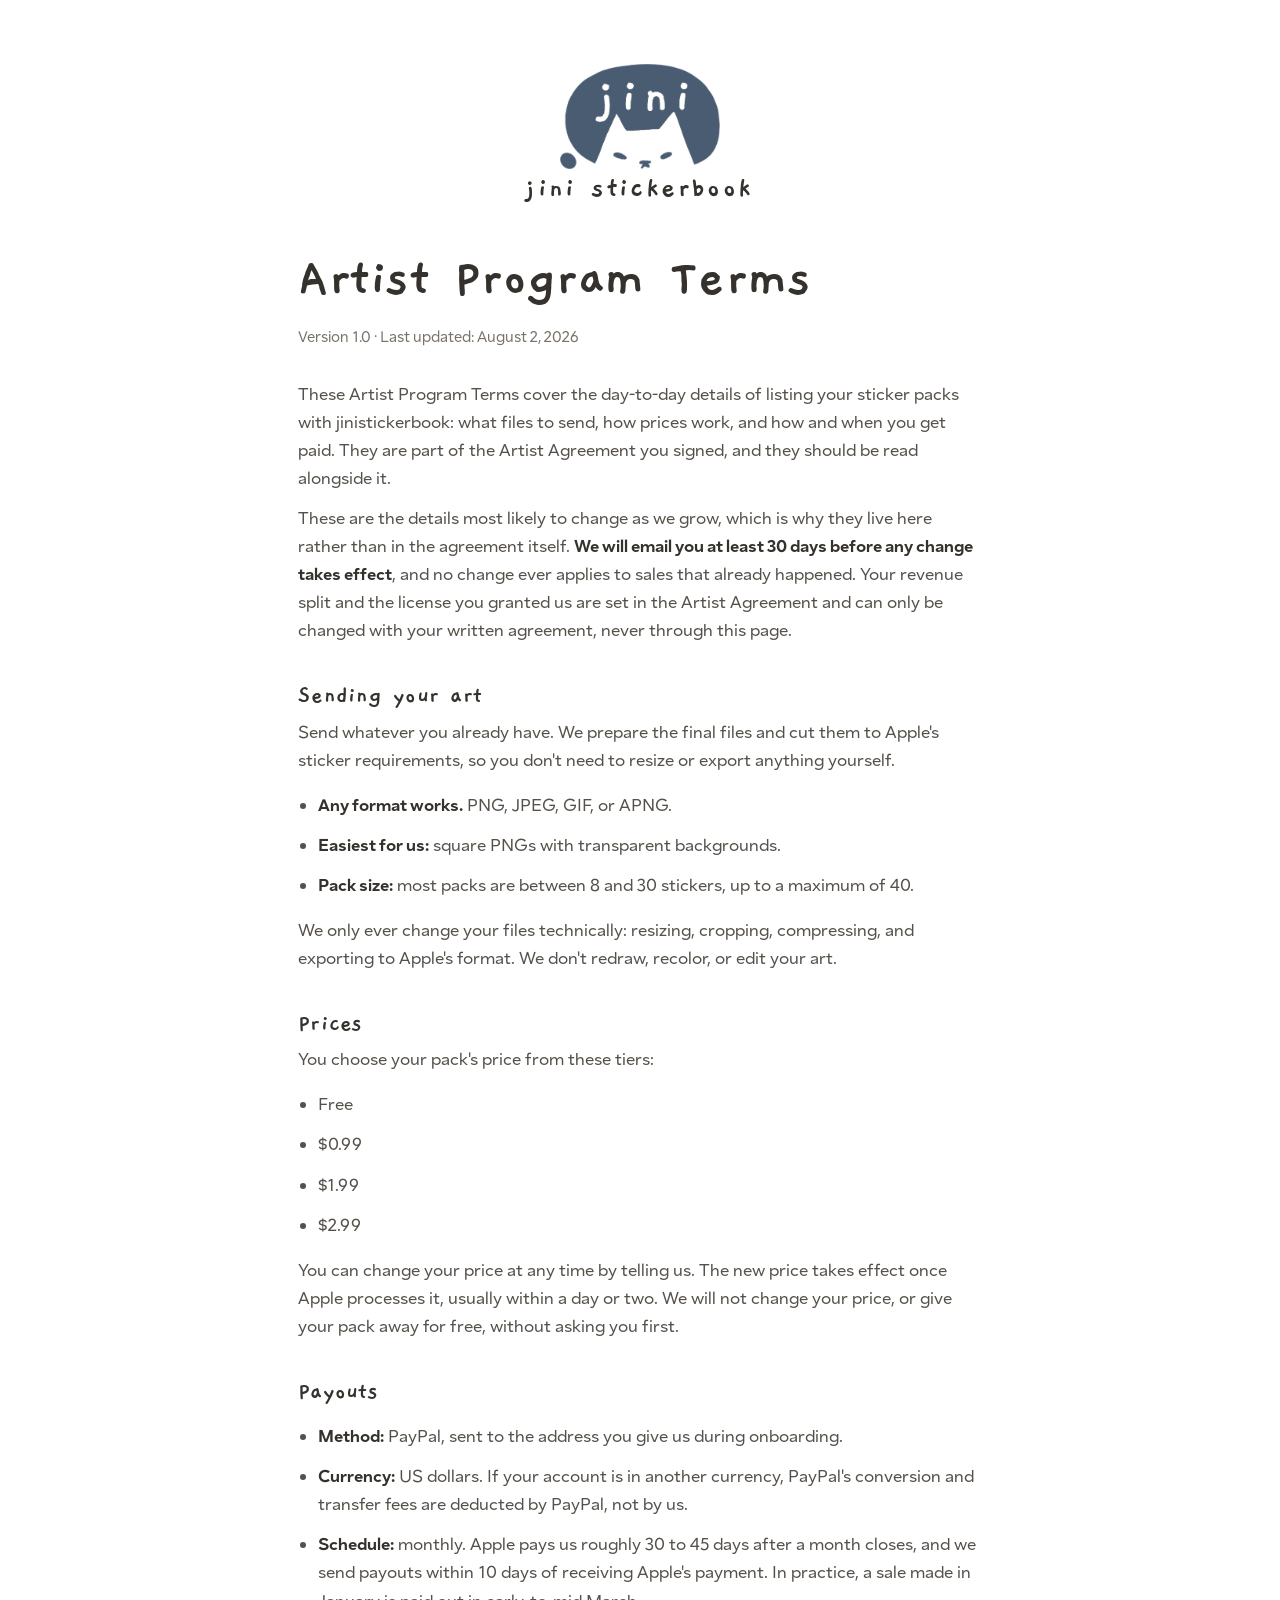
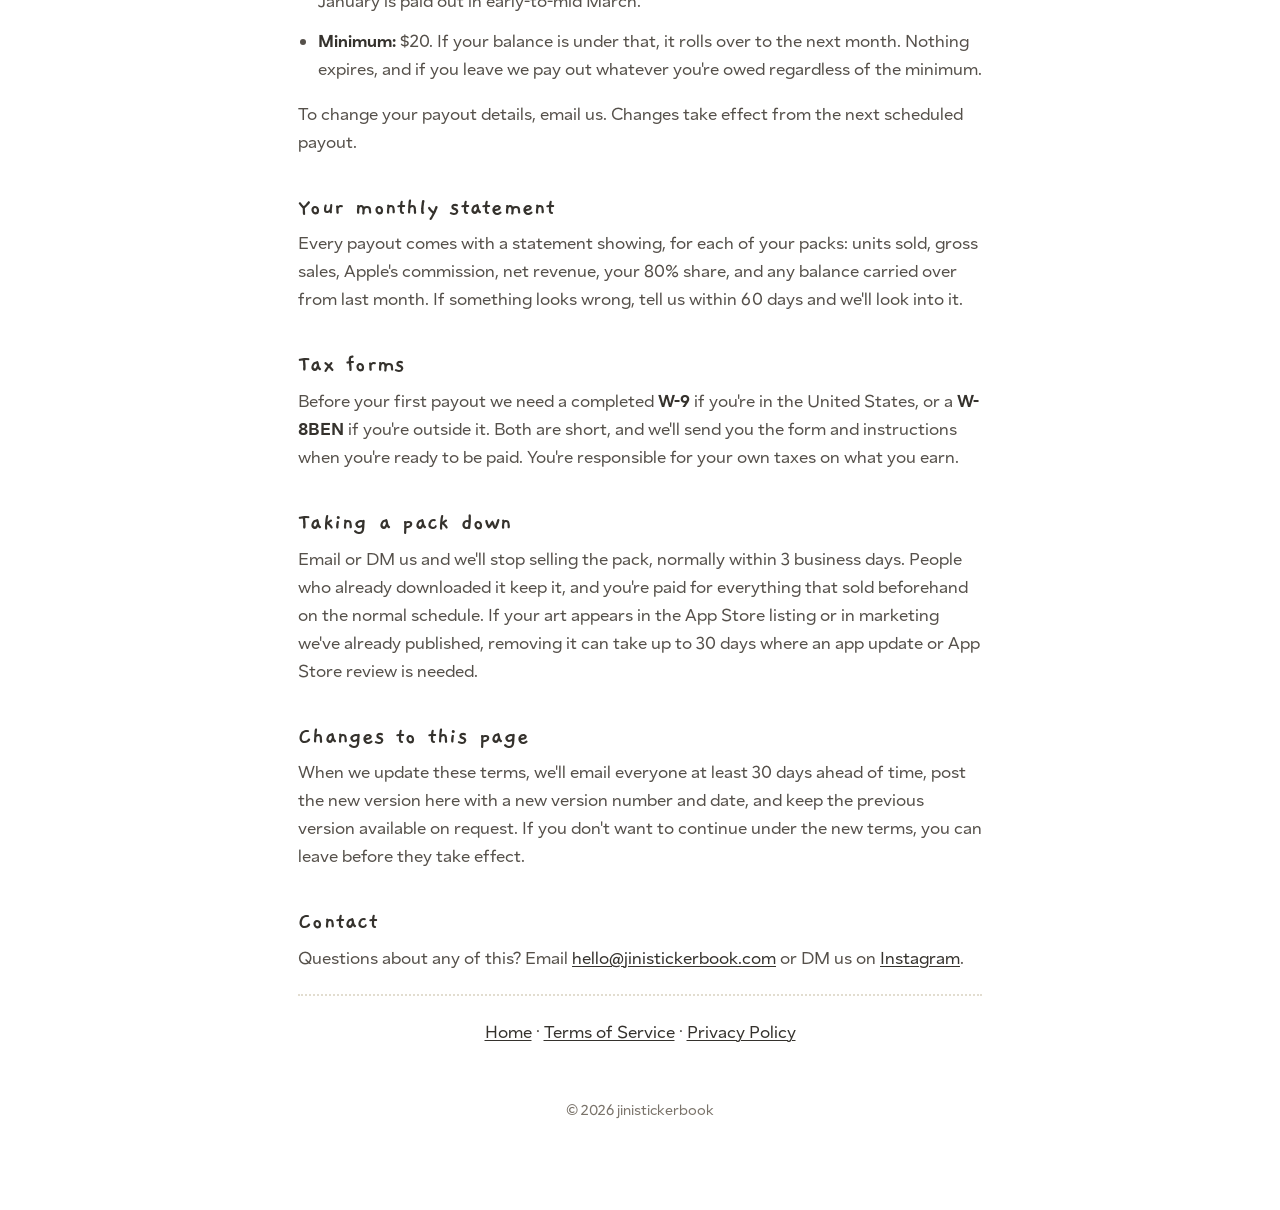
==== commit c0af0ea0: "Drop the approval section from the artist terms Co-Authored-By: Claude Opus 5 <noreply@anthropic.com" ====
--- a/artist-terms.html
+++ b/artist-terms.html
@@ -40,11 +40,6 @@
     </ul>
     <p>We only ever change your files technically: resizing, cropping, compressing, and exporting to
       Apple's format. We don't redraw, recolor, or edit your art.</p>
-
-    <h2>Approval</h2>
-    <p>Before anything goes on sale, we send you the finished pack (every sticker, the pack
-      artwork, and the listing text) for you to approve. Nothing is published until you say yes. If
-      something doesn't look right after compression, tell us and we'll redo it.</p>
 
     <h2>Prices</h2>
     <p>You choose your pack's price from these tiers:</p>
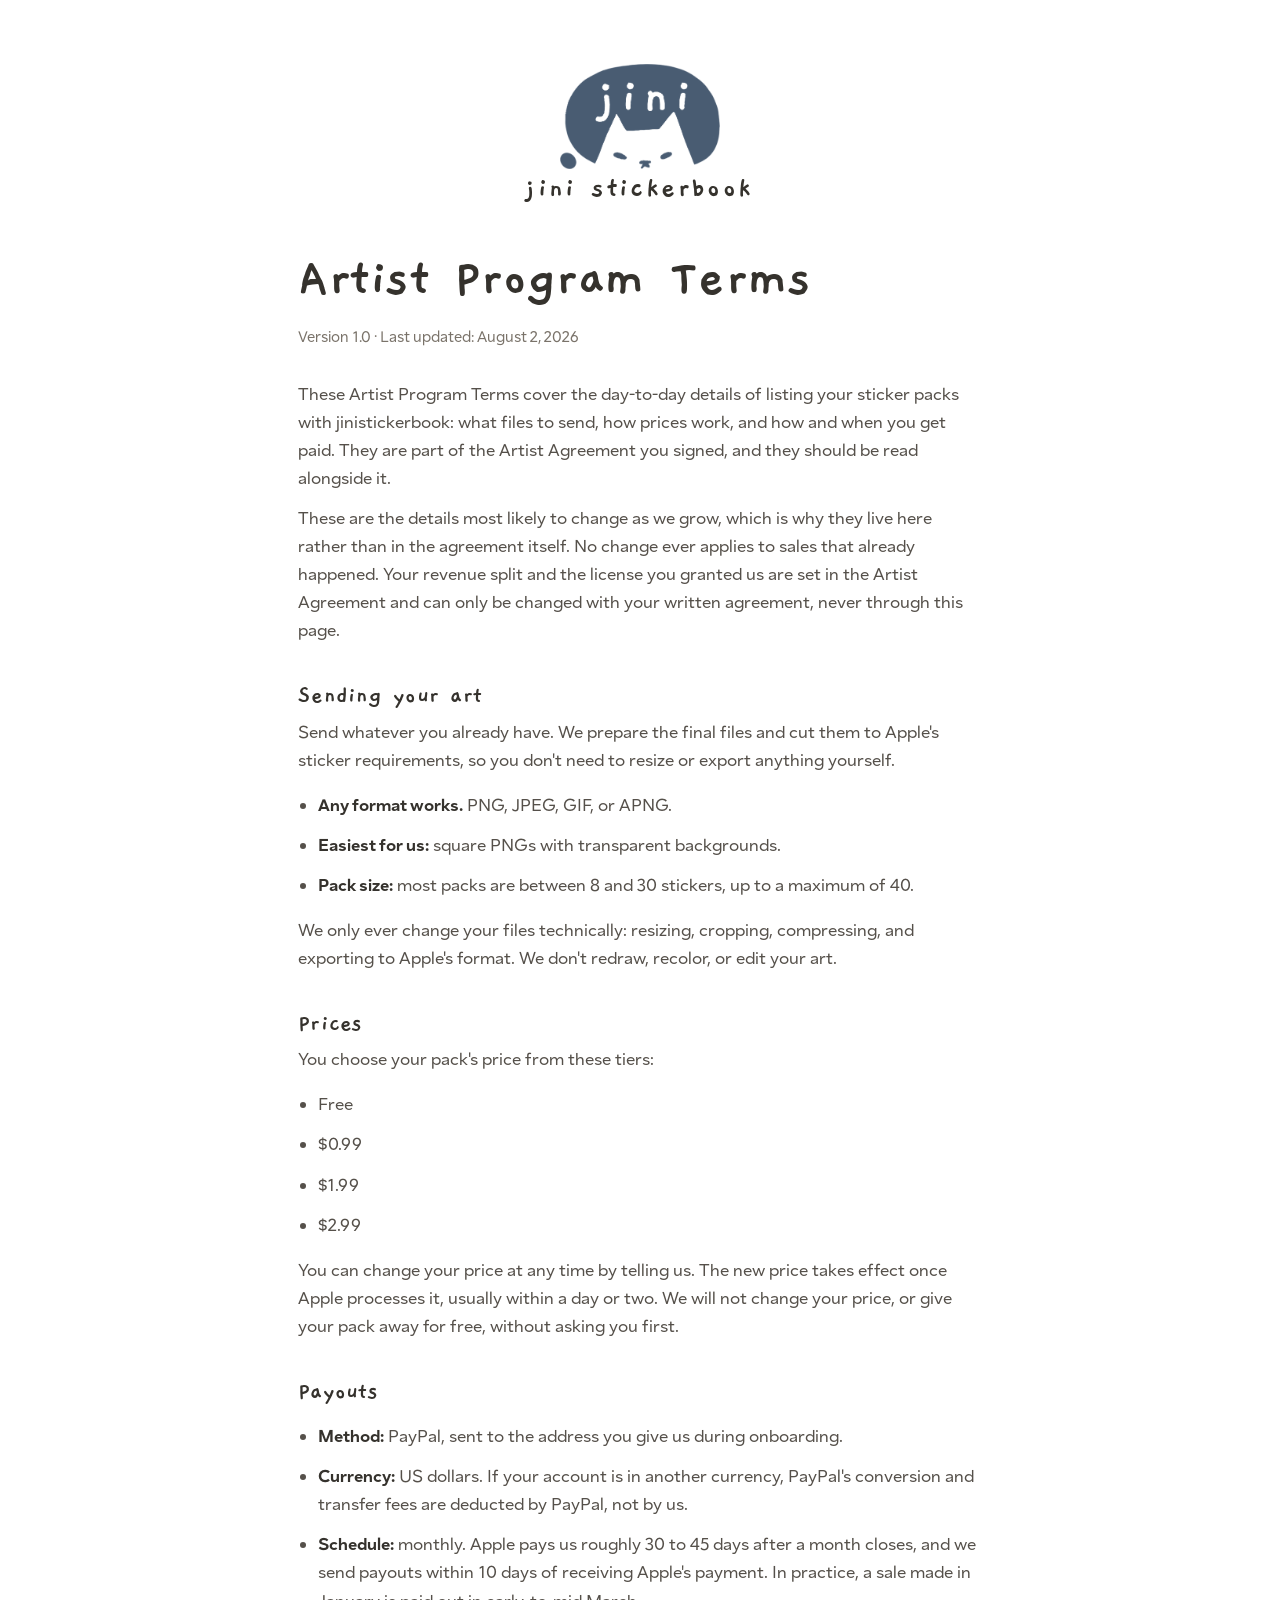
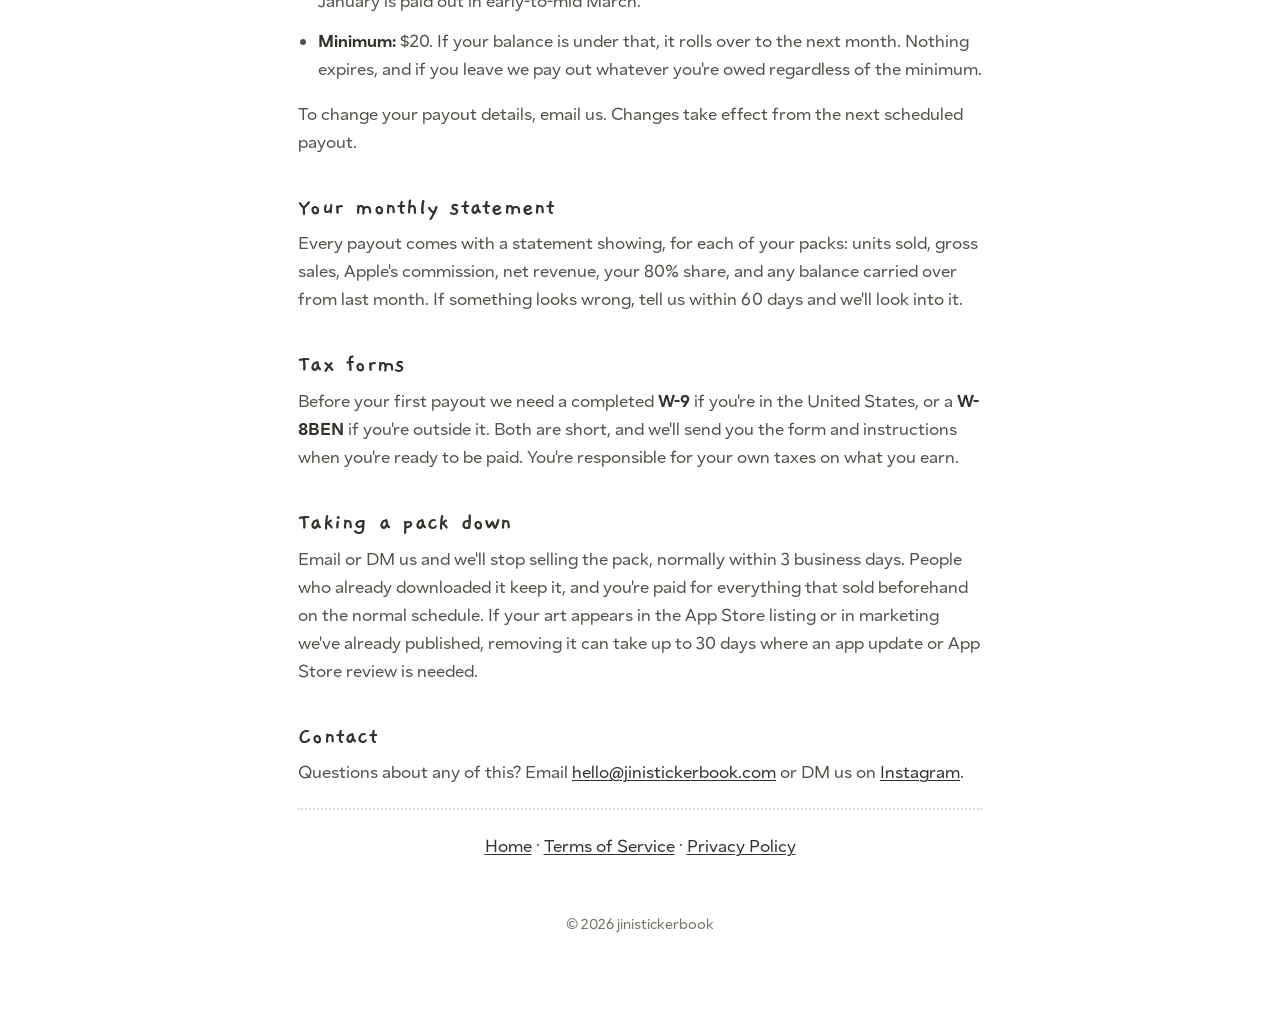
==== commit ffc2d750: "Drop the change-notice terms from the artist terms Co-Authored-By: Claude Opus 5 <noreply@anthropic." ====
--- a/artist-terms.html
+++ b/artist-terms.html
@@ -24,10 +24,9 @@
       part of the Artist Agreement you signed, and they should be read alongside it.</p>
 
     <p>These are the details most likely to change as we grow, which is why they live here rather
-      than in the agreement itself. <strong>We will email you at least 30 days before any change
-      takes effect</strong>, and no change ever applies to sales that already happened. Your revenue
-      split and the license you granted us are set in the Artist Agreement and can only be changed
-      with your written agreement, never through this page.</p>
+      than in the agreement itself. No change ever applies to sales that already happened. Your
+      revenue split and the license you granted us are set in the Artist Agreement and can only be
+      changed with your written agreement, never through this page.</p>
 
     <h2>Sending your art</h2>
     <p>Send whatever you already have. We prepare the final files and cut them to Apple's sticker
@@ -85,12 +84,6 @@
       published, removing it can take up to 30 days where an app update or App Store review is
       needed.</p>
 
-    <h2>Changes to this page</h2>
-    <p>When we update these terms, we'll email everyone at least 30 days ahead of time, post the new
-      version here with a new version number and date, and keep the previous version available on
-      request. If you don't want to continue under the new terms, you can leave before they take
-      effect.</p>
-
     <h2>Contact</h2>
     <p>Questions about any of this? Email
       <a href="mailto:hello@jinistickerbook.com">hello@jinistickerbook.com</a> or DM us on
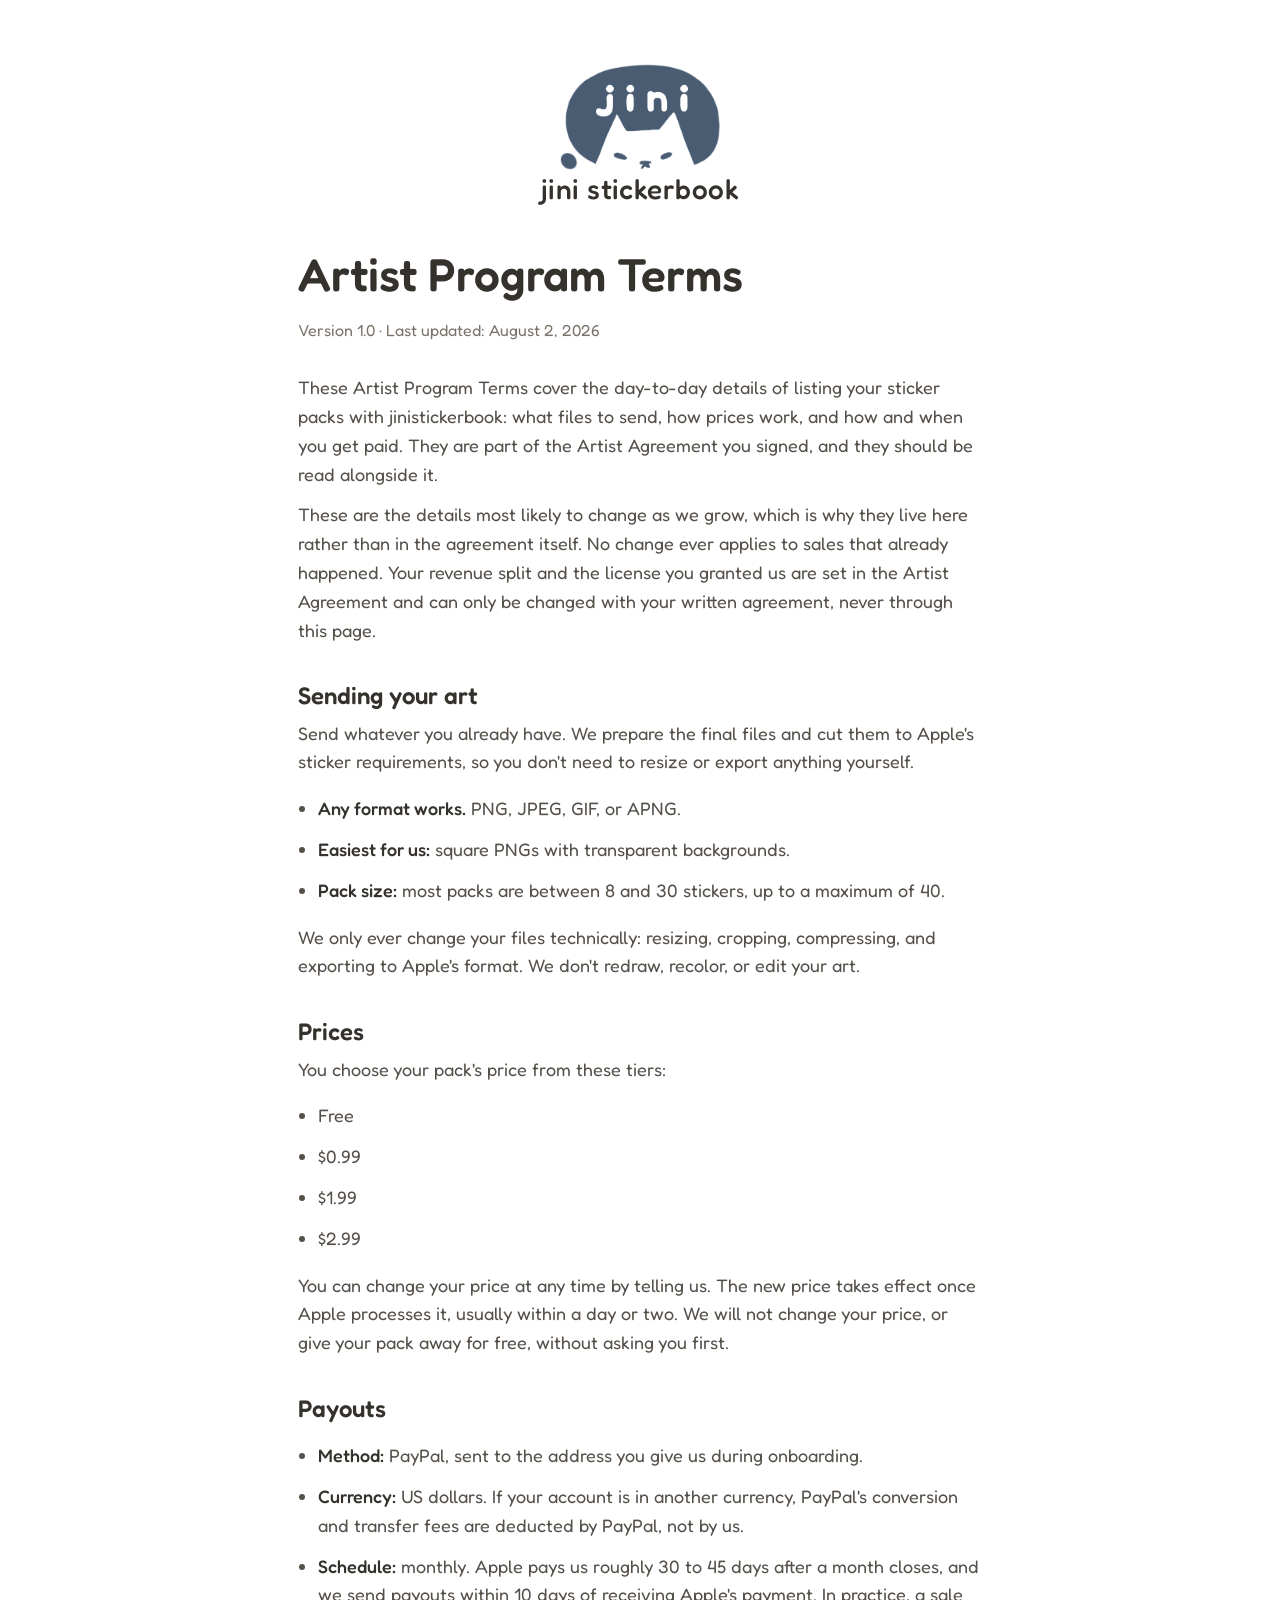
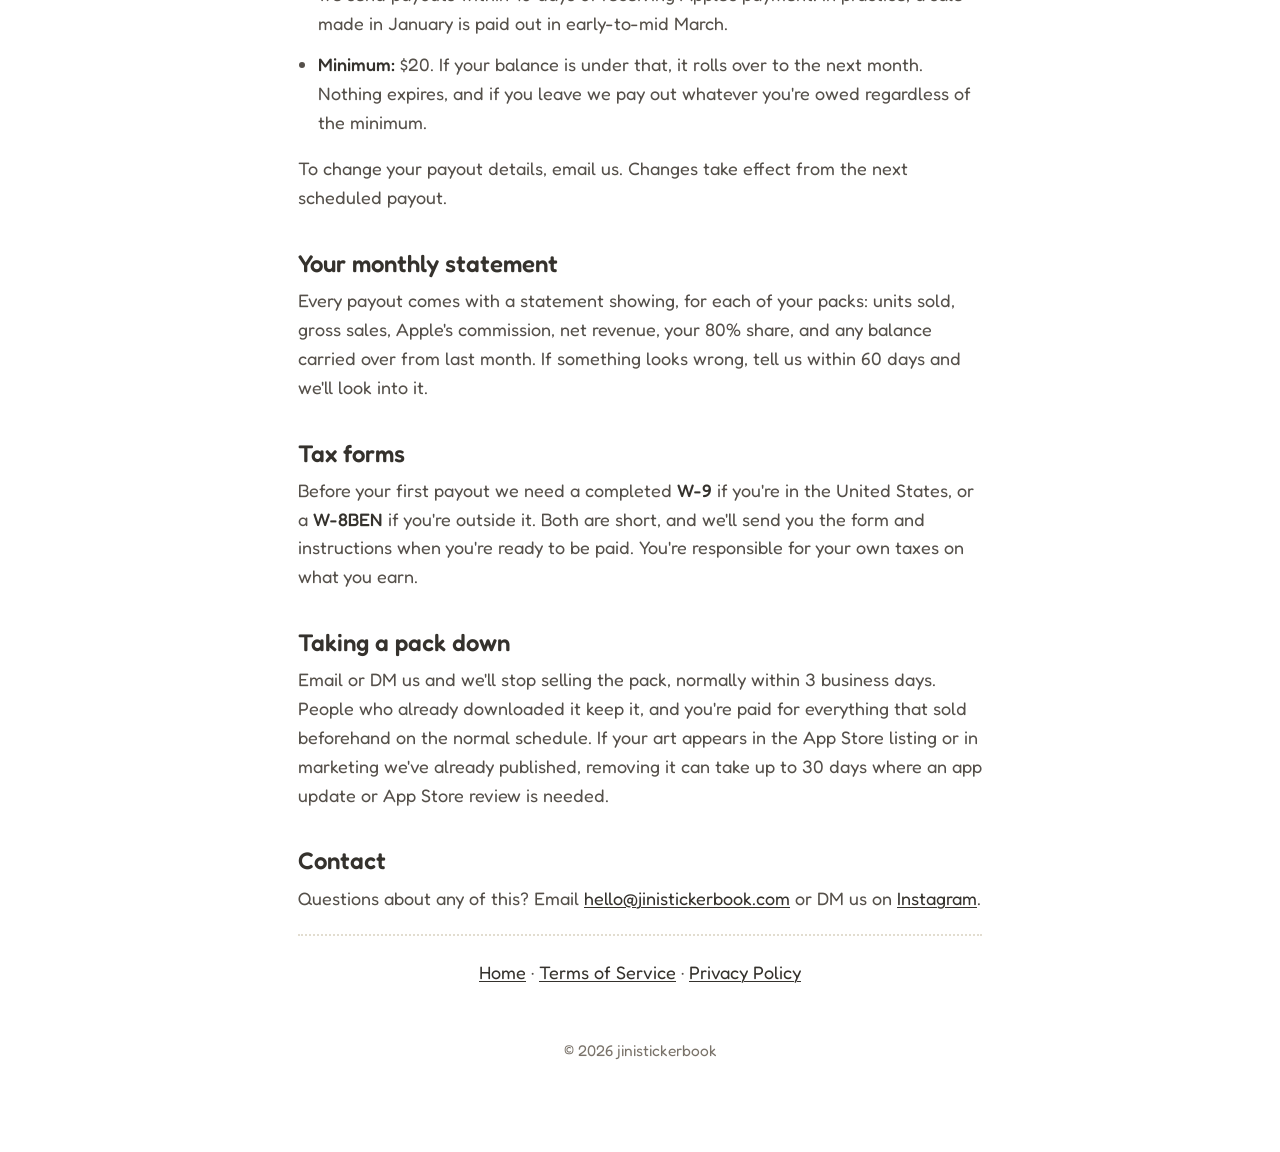
==== commit ee03b407: "Use the current app icon for the jini mark everywhere. Swap the on-page logo, favicon, and social/to" ====
--- a/artist-terms.html
+++ b/artist-terms.html
@@ -11,7 +11,7 @@
   <div class="wrap">
     <header class="site">
       <a class="wordmark" href="/">
-        <img src="assets/light-mark.png" alt="" />
+        <img src="assets/app_icon.png" alt="" />
         <span>jini stickerbook</span>
       </a>
     </header>
--- a/style.css
+++ b/style.css
@@ -1,30 +1,8 @@
-/* jinistickerbook — shared styles. Palette + display type mirror the app's DesignSystem.swift. */
-@import url('https://fonts.googleapis.com/css2?family=Gaegu:wght@300;400;700&display=swap');
-
-/* Phren Sans, self-hosted. Only the three weights the site uses. */
-@font-face {
-  font-family: 'Phren Sans';
-  src: url('assets/fonts/PhrenSans-Rg.woff2') format('woff2');
-  font-weight: 400;
-  font-style: normal;
-  font-display: swap;
-}
-
-@font-face {
-  font-family: 'Phren Sans';
-  src: url('assets/fonts/PhrenSans-Md.woff2') format('woff2');
-  font-weight: 500;
-  font-style: normal;
-  font-display: swap;
-}
-
-@font-face {
-  font-family: 'Phren Sans';
-  src: url('assets/fonts/PhrenSans-Sm.woff2') format('woff2');
-  font-weight: 600;
-  font-style: normal;
-  font-display: swap;
-}
+/* jinistickerbook — shared styles. Palette mirrors the app's DesignSystem.swift.
+   Type is Fredoka throughout: a rounded sans that holds up as both display
+   and body, so the page doesn't split into a handwriting heading + a
+   workhorse body face. */
+@import url('https://fonts.googleapis.com/css2?family=Fredoka:wght@400..700&display=swap');
 
 :root {
   /* Surfaces, pulled from DesignSystem.swift. */
@@ -42,13 +20,13 @@
   /* Pressed/hover state of a filled button, and the tint of the screenshot shadow. */
   --ink-press: #211F1C;
 
-  /* The hero lockup's slate, matching the jini_logo_3_ink_51555A asset. Sits
-     outside the ink scale on purpose — it's the logo's colour, not a text step. */
+  /* The hero lockup's slate, matching the app icon. Sits outside the ink
+     scale on purpose — it's the logo's colour, not a text step. */
   --brand-slate: #51555A;
   --shadow-rgb: 85, 80, 74;
 
-  --display: 'Gaegu', 'Bradley Hand', cursive;
-  --sans: 'Phren Sans', -apple-system, BlinkMacSystemFont, 'Segoe UI', Roboto, Helvetica, Arial, sans-serif;
+  --display: 'Fredoka', 'Nunito', 'Segoe UI', sans-serif;
+  --sans: 'Fredoka', 'Nunito', 'Segoe UI', sans-serif;
 
   --max-width: 720px;   /* legal pages */
   --container: 1020px;  /* landing page */
@@ -132,19 +110,17 @@
 .theme-ink .split__bar i:first-child { background: var(--accent); }
 .theme-ink .split__you { color: var(--accent); }
 
-/* Hero lockup — deliberately NOT the accent. The mark, the wordmark and the rule
-   under them are one unit and stay slate, matching the jini_logo_3_ink_51555A
-   asset above them. Keeping the blue off the top of the page leaves it meaning
-   one thing only: this is something you can click. */
-.theme-ink .hero h1 { color: var(--brand-slate); }
-.theme-ink .hero__rule { color: var(--brand-slate); }
+/* Hero wordmark — slate, matching the lockup. Keeping the blue off the top
+   of the page leaves it meaning one thing only: this is something you can click. */
+.theme-ink .hero__wordmark { color: var(--brand-slate); }
 
 * { box-sizing: border-box; }
 
 html {
   -webkit-text-size-adjust: 100%;
   scroll-behavior: smooth;
-  scroll-padding-top: 90px;
+  scroll-padding-top: 56px;
+  overflow-x: clip;
 }
 
 @media (prefers-reduced-motion: reduce) {
@@ -156,8 +132,9 @@
   background: var(--paper);
   color: var(--ink);
   font-family: var(--sans);
-  font-size: 17px;
-  line-height: 1.65;
+  font-size: 18px;
+  font-weight: 400;
+  line-height: 1.6;
   -webkit-font-smoothing: antialiased;
 }
 
@@ -173,32 +150,32 @@
 h1, h2, h3, .display {
   font-family: var(--display);
   color: var(--ink-strong);
-  font-weight: 700;
-  letter-spacing: 0.01em;
+  font-weight: 550;
+  letter-spacing: 0;
 }
 
 h1 {
-  font-size: clamp(38px, 5.4vw, 56px);
-  line-height: 1.04;
+  font-size: clamp(34px, 4.8vw, 46px);
+  line-height: 1.1;
   margin: 0 0 18px;
 }
 
 h2 {
-  font-size: clamp(28px, 4vw, 36px);
-  line-height: 1.1;
+  font-size: clamp(24px, 3.4vw, 32px);
+  line-height: 1.18;
   margin: 0;
 }
 
 h3 {
-  font-size: 21px;
-  line-height: 1.2;
+  font-size: 20px;
+  line-height: 1.22;
   margin: 0 0 5px;
 }
 
 p, li { margin: 0 0 12px; }
 p:last-child, li:last-child { margin-bottom: 0; }
 ul { padding-left: 20px; }
-strong { color: var(--ink-strong); font-weight: 600; }
+strong { color: var(--ink-strong); font-weight: 500; }
 
 a {
   color: var(--ink-strong);
@@ -216,16 +193,26 @@
 
 .eyebrow {
   font-family: var(--sans);
-  font-size: 12px;
-  font-weight: 650;
-  letter-spacing: 0.14em;
+  font-size: 13px;
+  font-weight: 500;
+  letter-spacing: 0.12em;
   text-transform: uppercase;
   color: var(--ink-soft);
   margin: 0 0 12px;
 }
 
+/* About's heading block is a grid, so the default gap stacks on the
+   eyebrow's own margin. Pull those two together. */
+#about .head-drawn {
+  gap: 0;
+}
+
+#about .head-drawn .eyebrow {
+  margin-bottom: 4px;
+}
+
 .lede {
-  font-size: clamp(18px, 2vw, 20px);
+  font-size: clamp(19px, 2vw, 21px);
   line-height: 1.55;
   max-width: 46ch;
 }
@@ -241,7 +228,7 @@
 
 /* The opening hello in the about copy. Carries the same weight as <strong>,
    which is the page's existing emphasis step for body text. */
-.greeting { font-weight: 600; }
+.greeting { font-weight: 500; }
 
 /* The "Your art, in everyday conversations." heading needs its own gap before
    the drawing + reasons block, so the two don't read as one run of text.
@@ -259,8 +246,8 @@
 
 .reasons dt {
   font-family: var(--sans);
-  font-size: clamp(18px, 2.1vw, 20px);
-  font-weight: 600;
+  font-size: clamp(18px, 2vw, 20px);
+  font-weight: 500;
   color: var(--ink-strong);
   line-height: 1.25;
   margin: 0 0 4px;
@@ -268,7 +255,7 @@
 
 .reasons dd {
   margin: 0;
-  font-size: 16px;
+  font-size: 17px;
   line-height: 1.5;
 }
 
@@ -311,9 +298,7 @@
   position: sticky;
   top: 0;
   z-index: 50;
-  background: rgba(249, 245, 237, 0.82);
-  backdrop-filter: saturate(180%) blur(14px);
-  -webkit-backdrop-filter: saturate(180%) blur(14px);
+  background: var(--paper);
   border-bottom: 1px solid transparent;
   transition: border-color 0.25s ease;
 }
@@ -334,14 +319,15 @@
   display: flex;
   align-items: center;
   gap: 26px;
-  font-size: 15px;
+  font-size: 16px;
+  font-weight: 400;
 }
 
 .topbar__nav a { color: var(--ink-soft); text-decoration: none; }
 .topbar__nav a:hover { color: var(--ink-strong); }
 
 @media (max-width: 720px) {
-  .topbar__nav { display: none; }
+  .topbar__nav { gap: 18px; font-size: 15px; }
 }
 
 /* ---------- Buttons ---------- */
@@ -352,8 +338,8 @@
   justify-content: center;
   gap: 9px;
   font-family: var(--sans);
-  font-size: 16px;
-  font-weight: 600;
+  font-size: 17px;
+  font-weight: 500;
   line-height: 1;
   text-decoration: none;
   padding: 14px 22px;
@@ -382,7 +368,7 @@
   color: var(--card);
 }
 
-.btn--sm { padding: 9px 15px; font-size: 14.5px; border-radius: 10px; }
+.btn--sm { padding: 9px 15px; font-size: 15.5px; border-radius: 10px; }
 .btn--lg { padding: 16px 28px; }
 
 .btn-row { display: flex; flex-wrap: wrap; gap: 12px; align-items: center; }
@@ -393,39 +379,43 @@
   .btn-row .btn { width: 100%; }
 }
 
-/* ---------- App Store icon ---------- */
-
-/* Block, not inline-block: as an inline-block the box picked up baseline slack
-   from the line box, so its height differed between the flex .cta-row (desktop)
-   and the grid one (<=460px). The hero drawing is positioned against this box,
-   so that difference moved the drawing between the two layouts. Sized
-   explicitly to the icon, it is the same 52px square in both. */
+/* ---------- App Store badge ---------- */
+
+/* Official US/UK black lockup from Apple (119.66×40). Sized by height so the
+   aspect stays unmodified — Apple's marketing guidelines require that. */
 .store-badge {
   display: block;
   line-height: 0;
-  width: var(--badge-size, 52px);
-  height: var(--badge-size, 52px);
   flex: none;
-}
-
-/* Sized by class rather than by `.store-badge img`, which would also catch the
-   hand-drawn ring and label inside the badge and squash them into 52px squares. */
+  background: var(--paper);
+  padding: 5px;
+  /* Inner lockup is ~8px at Apple's 40px art; scale with the displayed
+     height and add the padding so the white ring follows the same curve. */
+  border-radius: 13px;
+  /* Accent sits outside the paper padding, so it doesn't eat into the ring. */
+  box-shadow: 0 0 0 6px var(--accent);
+}
+
 .store-badge__icon {
-  height: var(--badge-size, 52px);
-  width: var(--badge-size, 52px);
   display: block;
+  height: 36px;
+  width: auto;
+}
+
+@media (min-width: 860px) {
+  .store-badge__icon { height: 42px; }
 }
 
 .cta-row {
   display: flex;
   flex-wrap: wrap;
   align-items: center;
+  justify-content: center;
   gap: 13px 16px;
 }
 
 .cta-row .btn { padding: 16px 22px; }
 
-/* Keep the badge at its native size, so the secondary CTA shouldn't stretch either. */
 @media (max-width: 460px) {
   .cta-row { display: grid; justify-items: center; gap: 14px; }
   .cta-row .btn { width: auto; }
@@ -433,146 +423,213 @@
 
 /* ---------- Hero ---------- */
 
-/* Fills the first screen. `min-height` rather than `height` so the hero can still
-   grow past the viewport if the lockup needs the room on a short screen, instead
-   of clipping. 100svh (small viewport height) keeps it from overflowing behind
-   mobile browser chrome that expands and contracts on scroll; the plain 100vh
-   above it is the fallback for browsers without svh.
-
-   The topbar is sticky, so it takes real layout space above this section — its
-   height comes off the total, otherwise header + hero would together run past
-   one screen and the badge would sit below the fold. ~57px is the measured
-   height: 11px padding twice, around a 35px small button. */
-
-/* The lockup is centred in that box, but the extra bottom padding pulls the
-   optical centre up a little — a dead-centre lockup reads low, and this leaves
-   room under the badge that hints at the section below. */
+/* Header + hero share one viewport: the topbar takes its natural height and
+   the hero fills the rest. Avoids guessing --topbar-h, which was making the
+   first screen a few pixels taller than the viewport and leaving the page
+   slightly scrolled on reload. */
+.fold {
+  height: 100vh;
+  max-height: 100vh;
+  height: 100svh;
+  max-height: 100svh;
+  display: flex;
+  flex-direction: column;
+  min-height: 0;
+  overflow-anchor: none;
+}
+
 .hero {
-  --topbar-h: 57px;
-  min-height: calc(100vh - var(--topbar-h));
-  min-height: calc(100svh - var(--topbar-h));
+  flex: 1 1 auto;
+  min-height: 0;
   display: flex;
-  align-items: center;
-  padding: clamp(40px, 6vw, 72px) 0 clamp(96px, 14vw, 168px);
-}
-
-/* The flex child needs the full column width, since the parent is now a flex row. */
+  flex-direction: column;
+  overflow: hidden;
+}
+
+/* Lockup on top, screenshots filling the rest of the fold. Same stacking
+   at every width; the desktop rule only retunes the shot count and size. */
+.hero__layout {
+  display: grid;
+  grid-template-columns: 1fr;
+  grid-template-rows: auto minmax(0, 1fr);
+  height: 100%;
+  min-height: 0;
+  justify-items: center;
+}
+
+.hero .container {
+  width: min(100% - 40px, 1200px);
+}
+
 .hero__inner {
   text-align: center;
+  display: flex;
+  flex-direction: column;
+  align-items: center;
+  justify-content: center;
+  gap: 32px;
+  padding: 14px 0 0;
+  min-width: 0;
   width: 100%;
-}
-
-/* Mark above the wordmark at every width. Stacked reads as a lockup — the mark
-   gets the full column and can carry real size, rather than being capped by the
-   height of the headline sitting next to it. */
+  position: relative;
+  z-index: 2;
+  pointer-events: none;
+}
+
 .hero__title {
   display: flex;
-  flex-direction: column;
+  flex-direction: row;
   flex-wrap: nowrap;
   align-items: center;
   justify-content: center;
-  gap: clamp(24px, 2.6vw, 34px);
-  margin-bottom: 20px;
+  gap: 16px;
+  margin: 0;
+  overflow: visible;
+  font-size: 0;
+  font-family: var(--display);
+  font-weight: 500;
+  letter-spacing: 0.01em;
+  line-height: 1.04;
+  color: var(--brand-slate);
+}
+
+/* Wordmark names the page for screen readers; it is not shown visually. */
+.hero__wordmark {
+  position: absolute;
+  width: 1px;
+  height: 1px;
+  padding: 0;
+  margin: -1px;
+  overflow: hidden;
+  clip: rect(0, 0, 0, 0);
+  white-space: nowrap;
+  border: 0;
 }
 
 /* The transparent mark, not the packed app icon — it sits directly on the
    paper, so it keeps its own proportions rather than filling a square. */
 .hero__icon {
   flex: none;
-  width: clamp(150px, 15vw, 200px);
+  width: 124px;
   height: auto;
   display: block;
 }
 
-/* Stacked, the headline has the full column, so it can run larger than it could
-   side by side without crowding the mark above it. */
-.hero h1 { font-size: clamp(46px, 6.4vw, 72px); margin: 0; }
-.hero .lede { margin: 0 auto 32px; }
-.hero .cta-row { justify-content: center; }
-
-/* Sits under the mark + wordmark in place of a lede. Sized to roughly the width
-   of that pair rather than the full container, so it reads as underlining the
-   title instead of dividing the page. A fixed width, deliberately: the rule is a
-   piece of punctuation, so it holds one size at every viewport instead of
-   tracking vw. max-width keeps it inside the gutters on a very narrow screen. */
-.hero__rule {
-  /* Temporarily hidden. `visibility` rather than `display: none` so the rule
-     keeps holding the 34px gap between the wordmark and the CTA row — flip this
-     back to `visible` to bring it back. */
-  visibility: hidden;
+.hero .cta-row { display: flex; justify-content: center; margin-bottom: 0; pointer-events: auto; }
+
+/* Fills whatever the lockup leaves. The homepage shot (and the desktop
+   row) sit on the fold; overflow clips anything that would run past it. */
+.hero__previews {
+  min-height: 0;
+  min-width: 0;
+  width: 100%;
+  display: flex;
+  justify-content: center;
+  align-items: flex-end;
+  overflow: hidden;
+}
+
+.hero__preview {
+  min-height: 0;
+  height: 100%;
+  display: flex;
+  justify-content: center;
+  align-items: flex-end;
+  overflow: hidden;
+  width: 100%;
+  padding: 24px 28px 0;
+}
+
+/* Extra hero shots are a desktop row; keep the phone hero as one screenshot. */
+.hero__preview + .hero__preview { display: none; }
+
+.hero__preview img {
+  width: auto;
+  height: auto;
+  max-width: 72%;
+  max-height: 100%;
+  object-fit: contain;
+  object-position: bottom;
   display: block;
-  width: 280px;
-  max-width: 100%;
-  height: 6px;
-  margin: 0 auto 34px;
-  /* Ink comes from the theme block, alongside the wordmark's colour;
-     this is the untinted fallback for a page without .theme-ink. */
-  color: var(--ink-faint);
-  overflow: visible;
-}
-
-/* The lockup is stacked at every width, so this only retunes the vw-based sizes
-   for a narrower column — the layout itself no longer changes here. The vw
-   coefficients are picked to meet the desktop values at 760px, so nothing jumps
-   as the breakpoint is crossed. */
-@media (max-width: 760px) {
-  .hero__title { gap: clamp(24px, 5vw, 36px); }
-
-  /* Holds at the size the desktop rule hands over at 760px, so the mark stays
-     the anchor of the lockup as the column narrows rather than tracking vw down
-     into a stamp. The 480px block takes over once that crowds the gutters. */
-  .hero__icon { width: 150px; }
-
-  .hero h1 { font-size: clamp(46px, 6.4vw, 62px); }
-}
-
-/* On a phone the mark shrinks further — the headline is the thing that should
-   carry the hero, and a mark much past this starts eating the fold. */
-@media (max-width: 480px) {
-  .hero__icon { width: min(150px, 40vw); }
-  /* No lower bound: "jini stickerbook" is a long string in a display face, and a
-     floor here would push it past the gutters on a 320px screen. Capped at 46px
-     to meet the value the wider rule hands over at 480px. */
-  .hero h1 { font-size: min(12.5vw, 46px); }
+  /* Equal px radii so the curve stays circular as the shot scales; a %
+     radius would stretch with the image's height. Bottoms stay square
+     because they clip off the fold. */
+  border-top-left-radius: 28px;
+  border-top-right-radius: 28px;
+  /* Transparent PNG corners would otherwise composite against a filter
+     backing-store (a gray rectangle). Paint the page colour behind them
+     instead, and skip drop-shadow — it was the source of that halo. */
+  background-color: var(--paper);
+  user-select: none;
+  -webkit-user-select: none;
+}
+
+@media (min-width: 860px) {
+  .hero__layout {
+    grid-template-rows: minmax(0, 1fr) auto;
+    row-gap: 0;
+  }
+
+  .hero__inner {
+    flex-direction: column;
+    justify-content: flex-end;
+    gap: 40px;
+    height: 100%;
+    padding: 16px 0 0;
+    width: auto;
+    min-height: 0;
+    overflow: visible;
+  }
+
+  .hero__icon { width: 132px; }
+
+  .hero__previews {
+    /* Between the original halfway hang and the last nudge up. */
+    margin-top: -24px;
+    /* Extra air between shots on a wide screen; collapses to nothing by
+       the 860px breakpoint so the gap goes first, then the layout switches. */
+    gap: clamp(0px, calc((100vw - 860px) / 10), 40px);
+    width: auto;
+  }
+
+  .hero__preview {
+    padding: 0;
+    width: auto;
+    height: auto;
+  }
+
+  .hero__preview + .hero__preview { display: flex; }
+
+  .hero__preview img {
+    max-width: min(262px, calc((100vw - 88px) / 3));
+    max-height: calc(100svh - 242px);
+  }
+}
+
+/* Phone: hang the App Store badge halfway over the screenshot. The shot
+   fills the rest of the fold so its top edge meets the badge's midline
+   (29px, half of the 36px lockup plus its 5px paper ring and 6px accent)
+   instead of sitting in a gap below it. */
+@media (max-width: 859px) {
+  .hero__previews { margin-top: -29px; }
+
+  .hero__preview { padding-top: 0; }
+
+  .hero__preview img {
+    height: 100%;
+    max-width: 100%;
+  }
 }
 
 /* ---------- Hero drawings ---------- */
 
-/* The badge stays above the hand-drawn ring and keeps its own hit area.
-   (position: relative comes from the .store-badge rule below, which makes it
-   the positioning parent for the drawing.) */
-.cta-row .store-badge { z-index: 2; }
-
-/* The geometry both hero drawings are placed from. Set here, on the badge's
-   parent, so the row can use the same numbers to reserve its own space.
-
-   --art-px is one pixel of the source artwork, in CSS px. The ring and the
-   label were exported from a single 2732x2048 canvas, so one shared scale
-   reproduces the drawing exactly as it was made; every offset below is a
-   measurement off that canvas, multiplied by this.
-
-   --dl-scale shrinks the label only. It is the one knob the phone override
-   turns; the ring ignores it.
-
-   The label hangs below the badge, out of flow, so the row also has to reserve
-   the room itself or the About section would run underneath it. That reserve is
-   derived from the same constants that place the label — its bottom edge sits
-   (113.5 + 425 x scale) art-px under the badge centre — less the badge's own
-   lower half, plus 4px (10px of air, less the 6px optical nudge below). A
-   smaller label on a phone therefore reclaims the space it no longer needs. */
-.hero .cta-row {
-  --art-px: calc(var(--badge-size, 52px) * 4.35 / 504);
-  --dl-scale: 1;
-  margin-bottom: calc(
-    (113.5 + 425 * var(--dl-scale)) * var(--art-px)
-    - var(--badge-size, 52px) / 2 + 4px);
-}
-
 /* The accent strokes were drawn to sit off the logo's top-right shoulder, so
-   they hang off the mark rather than taking part in the stacked lockup. */
+   they hang off the mark rather than taking part in the lockup. */
 .hero__mark {
   position: relative;
   display: inline-block;
+  flex: none;
+  margin: 0;
   line-height: 0;
 }
 
@@ -586,63 +643,8 @@
   -webkit-user-select: none;
 }
 
-/* "download here" — a ring drawn to enclose the badge, and an arrow pointing
-   up at it from the words below. The ring has to land ON the badge, not near
-   it, so both pieces are anchored to the badge itself. */
-.store-badge { position: relative; }
-
-.hero__ring,
-.hero__download {
-  position: absolute;
-  /* Origin is the badge's own centre — the badge is these elements'
-     positioning parent, so nothing here can drift away from it. */
-  top: 50%;
-  left: 50%;
-  /* Sizes are given explicitly, in absolute px derived from --art-px, so
-     nothing depends on the image's load state and no percentage resolves
-     against a box whose height isn't known yet. That was the old bug: a
-     drawing that landed differently on desktop than on mobile. */
-  pointer-events: none;
-  user-select: none;
-  -webkit-user-select: none;
-  z-index: 1;
-}
-
-/* The badge is a fixed 52px square at every viewport, so the ring around it is
-   a fixed multiple of it too — it never scales with the phone override. */
-.hero__ring {
-  width: calc(259 * var(--art-px));
-  height: calc(251 * var(--art-px));
-  /* Pull back by half the ring, so it is the ring's own centre that lands on
-     the badge centre. The extra -6px is optical: the ink is heavier along the
-     lower arc, so a geometrically centred ring reads as sitting slightly low
-     around the icon. */
-  transform: translate(
-    calc(-129.5 * var(--art-px)),
-    calc(-125.5 * var(--art-px) - 6px));
-}
-
-/* On the source canvas the arrow's tip is 118.5px left and 113.5px below the
-   ring's centre, and sits 73px in from the label's own left edge. Anchoring
-   the tip — subtracting that 73px AFTER scaling — means the label grows and
-   shrinks about the point of the arrow, so the arrow keeps pointing at the
-   same spot under the badge whatever size the label is. */
-.hero__download {
-  width: calc(504 * var(--art-px) * var(--dl-scale));
-  height: calc(425 * var(--art-px) * var(--dl-scale));
-  transform: translate(
-    calc(-118.5 * var(--art-px) - 73 * var(--art-px) * var(--dl-scale)),
-    calc(113.5 * var(--art-px) - 6px));
-}
-
-/* On a phone the label at full size dominates the fold — it ends up taller
-   than the wordmark it sits under. The ring stays put (it belongs to the
-   badge, which doesn't change size), so only the words and arrow come down. */
-@media (max-width: 480px) {
-  .hero .cta-row { --dl-scale: 0.7; }
-}
-
 /* ---------- Screenshot / video frames (hand-drawn) ---------- */
+
 
 /* The app's own background is --paper, so a screenshot would otherwise
    dissolve into the page — the frame is what gives it an edge. Drawn in the
@@ -711,22 +713,22 @@
 
 .feature__num {
   display: block;
-  font-size: 12px;
-  font-weight: 650;
-  letter-spacing: 0.14em;
+  font-size: 13px;
+  font-weight: 500;
+  letter-spacing: 0.12em;
   color: var(--ink-faint);
   margin-bottom: 14px;
 }
 
 .feature__copy h3 {
-  font-size: clamp(24px, 2.8vw, 30px);
-  line-height: 1.14;
+  font-size: clamp(22px, 2.6vw, 26px);
+  line-height: 1.18;
   margin-bottom: 12px;
 }
 
 .feature__copy p {
-  font-size: 16px;
-  line-height: 1.65;
+  font-size: 17px;
+  line-height: 1.6;
   max-width: 46ch;
 }
 
@@ -841,7 +843,7 @@
     grid-row: auto;
     justify-self: start;
     width: var(--drawing-w, 210px);
-    margin-top: 6px;
+    margin-top: 16px;
     margin-bottom: 12px;
   }
 
@@ -1168,12 +1170,9 @@
    Scoped to <=859px, one below the point where the two-column drawing layouts
    engage, so none of it can reach the desktop composition. */
 @media (max-width: 859px) {
-  /* 1. Tighten ABOUT -> "Built for artists." */
-  #about .head-drawn { gap: 4px; }
-
-  /* 2. A little more air either side of the about-me drawing. */
+  /* 1. A little more air either side of the about-me drawing. */
   #about .head-drawn .drawing-aside {
-    margin-top: 14px;
+    margin-top: 22px;
     margin-bottom: 18px;
   }
 
@@ -1285,7 +1284,7 @@
   align-items: baseline;
   gap: 12px;
   font-family: var(--display);
-  font-weight: 700;
+  font-weight: 500;
   line-height: 1;
 }
 
@@ -1319,7 +1318,7 @@
   color: var(--ink-soft);
 }
 
-.split__legend b { color: var(--ink-strong); font-weight: 600; }
+.split__legend b { color: var(--ink-strong); font-weight: 500; }
 
 /* ---------- Terms list ---------- */
 
@@ -1345,13 +1344,13 @@
 
 .termlist dt {
   font-family: var(--display);
-  font-size: 20px;
-  font-weight: 700;
+  font-size: 16.5px;
+  font-weight: 500;
   color: var(--ink-strong);
   line-height: 1.25;
 }
 
-.termlist dd { margin: 0; font-size: 15.5px; line-height: 1.55; }
+.termlist dd { margin: 0; font-size: 16.5px; line-height: 1.55; }
 
 /* ---------- Steps ---------- */
 
@@ -1379,8 +1378,8 @@
   border-radius: 50%;
   border: 1.5px solid var(--ink-strong);
   font-family: var(--display);
-  font-size: 18px;
-  font-weight: 700;
+  font-size: 19px;
+  font-weight: 500;
   color: var(--ink-strong);
   display: flex;
   align-items: center;
@@ -1399,14 +1398,15 @@
 .steps li:last-child { padding-bottom: 0; }
 .steps li:last-child::after { display: none; }
 
-.steps p { font-size: 15.5px; }
+.steps h3 { font-size: 18px; }
+.steps p { font-size: 16.5px; }
 
 /* Plain-spoken aside under a section. */
 .note {
   margin: clamp(30px, 4vw, 44px) 0 0;
   padding-top: 22px;
   border-top: 1px solid var(--line);
-  font-size: 14.5px;
+  font-size: 15.5px;
   line-height: 1.6;
   color: var(--ink-soft);
 }
@@ -1425,8 +1425,8 @@
   cursor: pointer;
   list-style: none;
   font-family: var(--display);
-  font-size: 20px;
-  font-weight: 700;
+  font-size: 18px;
+  font-weight: 400;
   color: var(--ink-strong);
   line-height: 1.25;
 }
@@ -1454,7 +1454,7 @@
 
 .faq__body {
   padding: 0 38px 20px 2px;
-  font-size: 15.5px;
+  font-size: 16.5px;
   line-height: 1.65;
 }
 
@@ -1466,7 +1466,7 @@
 .apply__note {
   max-width: 46ch;
   margin: 0 auto 26px;
-  font-size: 16.5px;
+  font-size: 18px;
   line-height: 1.6;
   color: var(--ink-soft);
   text-wrap: balance;
@@ -1477,7 +1477,8 @@
 .footer {
   border-top: 1px solid var(--line);
   padding: 32px 0 40px;
-  font-size: 14.5px;
+  font-size: 15.5px;
+  font-weight: 400;
   color: var(--ink-soft);
 }
 
@@ -1496,7 +1497,7 @@
 
 .footer__legal {
   margin-top: 20px;
-  font-size: 12.5px;
+  font-size: 13.5px;
   line-height: 1.5;
   color: var(--ink-faint);
 }
@@ -1555,8 +1556,8 @@
   .hero__icon,
   .hero__accent,
   .hero h1,
-  .hero__rule,
-  .hero .cta-row {
+  .hero .cta-row,
+  .hero__preview {
     animation: rise-in 0.7s cubic-bezier(0.22, 1, 0.36, 1) backwards;
   }
 
@@ -1565,8 +1566,10 @@
      logo rather than arriving with it. */
   .hero__accent { animation-delay: 0.14s; }
   .hero h1 { animation-delay: 0.16s; }
-  .hero__rule { animation-delay: 0.26s; }
-  .hero .cta-row { animation-delay: 0.34s; }
+  .hero .cta-row { animation-delay: 0.26s; }
+  .hero__preview:nth-child(1) { animation-delay: 0.42s; }
+  .hero__preview:nth-child(2) { animation-delay: 0.50s; }
+  .hero__preview:nth-child(3) { animation-delay: 0.58s; }
 
   .faq details[open] .faq__body { animation: fade-in 0.3s ease; }
 }
@@ -1593,10 +1596,10 @@
      gap; the old logo carried its own built-in whitespace on top of it. */
   gap: 4px;
   font-family: var(--display);
-  font-weight: 700;
-  font-size: 30px;
-  line-height: 1.05;
-  letter-spacing: 0.08em;
+  font-weight: 500;
+  font-size: 28px;
+  line-height: 1.1;
+  letter-spacing: 0.02em;
   text-decoration: none;
   color: var(--ink-strong);
 }
@@ -1610,15 +1613,15 @@
 
 header.site { text-align: center; padding: 16px 0 44px; }
 
-.wrap h2 { font-size: 25px; margin: 38px 0 8px; }
+.wrap h2 { font-size: 24px; margin: 38px 0 8px; }
 .wrap h3 { font-size: 20px; margin: 26px 0 4px; }
 
-.meta { font-size: 15px; color: var(--ink-soft); margin-bottom: 30px; }
+.meta { font-size: 16px; color: var(--ink-soft); margin-bottom: 30px; }
 .center { text-align: center; }
 
 footer.site {
   text-align: center;
-  font-size: 14.5px;
+  font-size: 15.5px;
   color: var(--ink-soft);
   padding: 40px 0 8px;
 }
